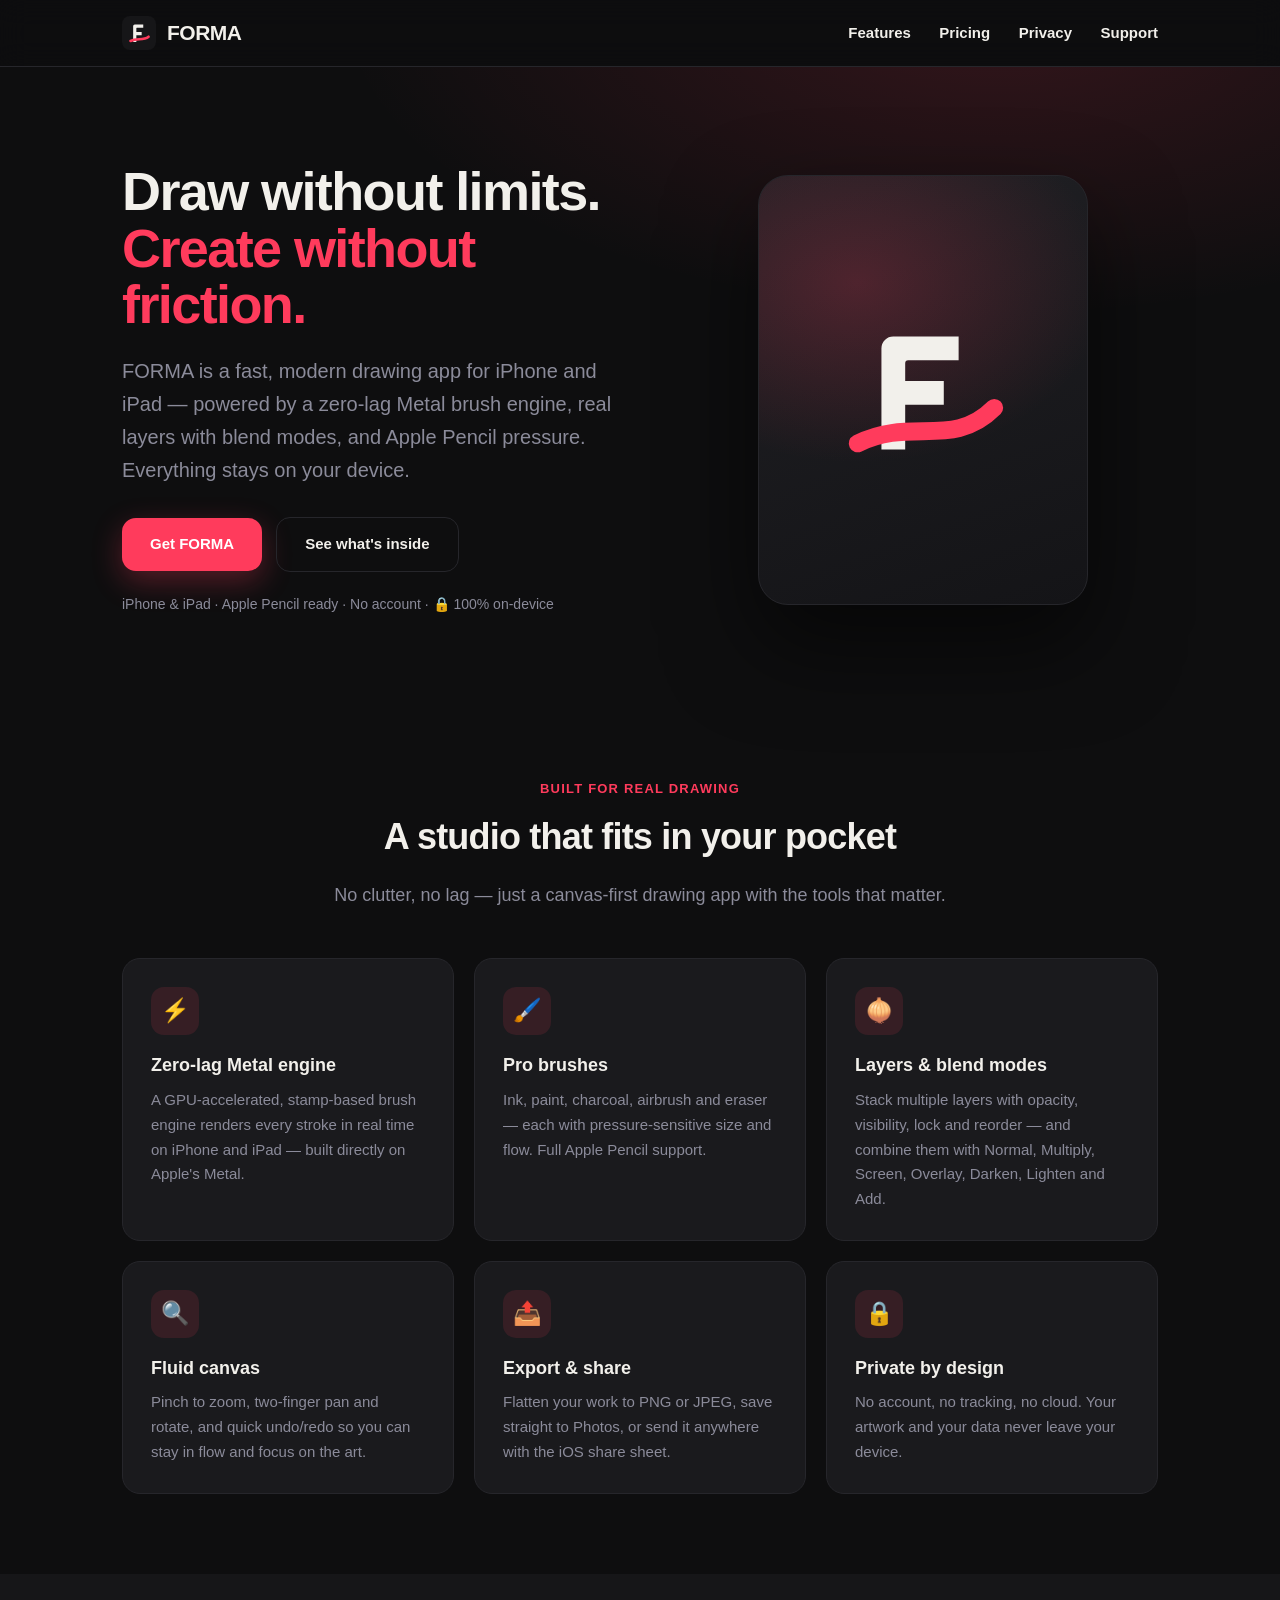
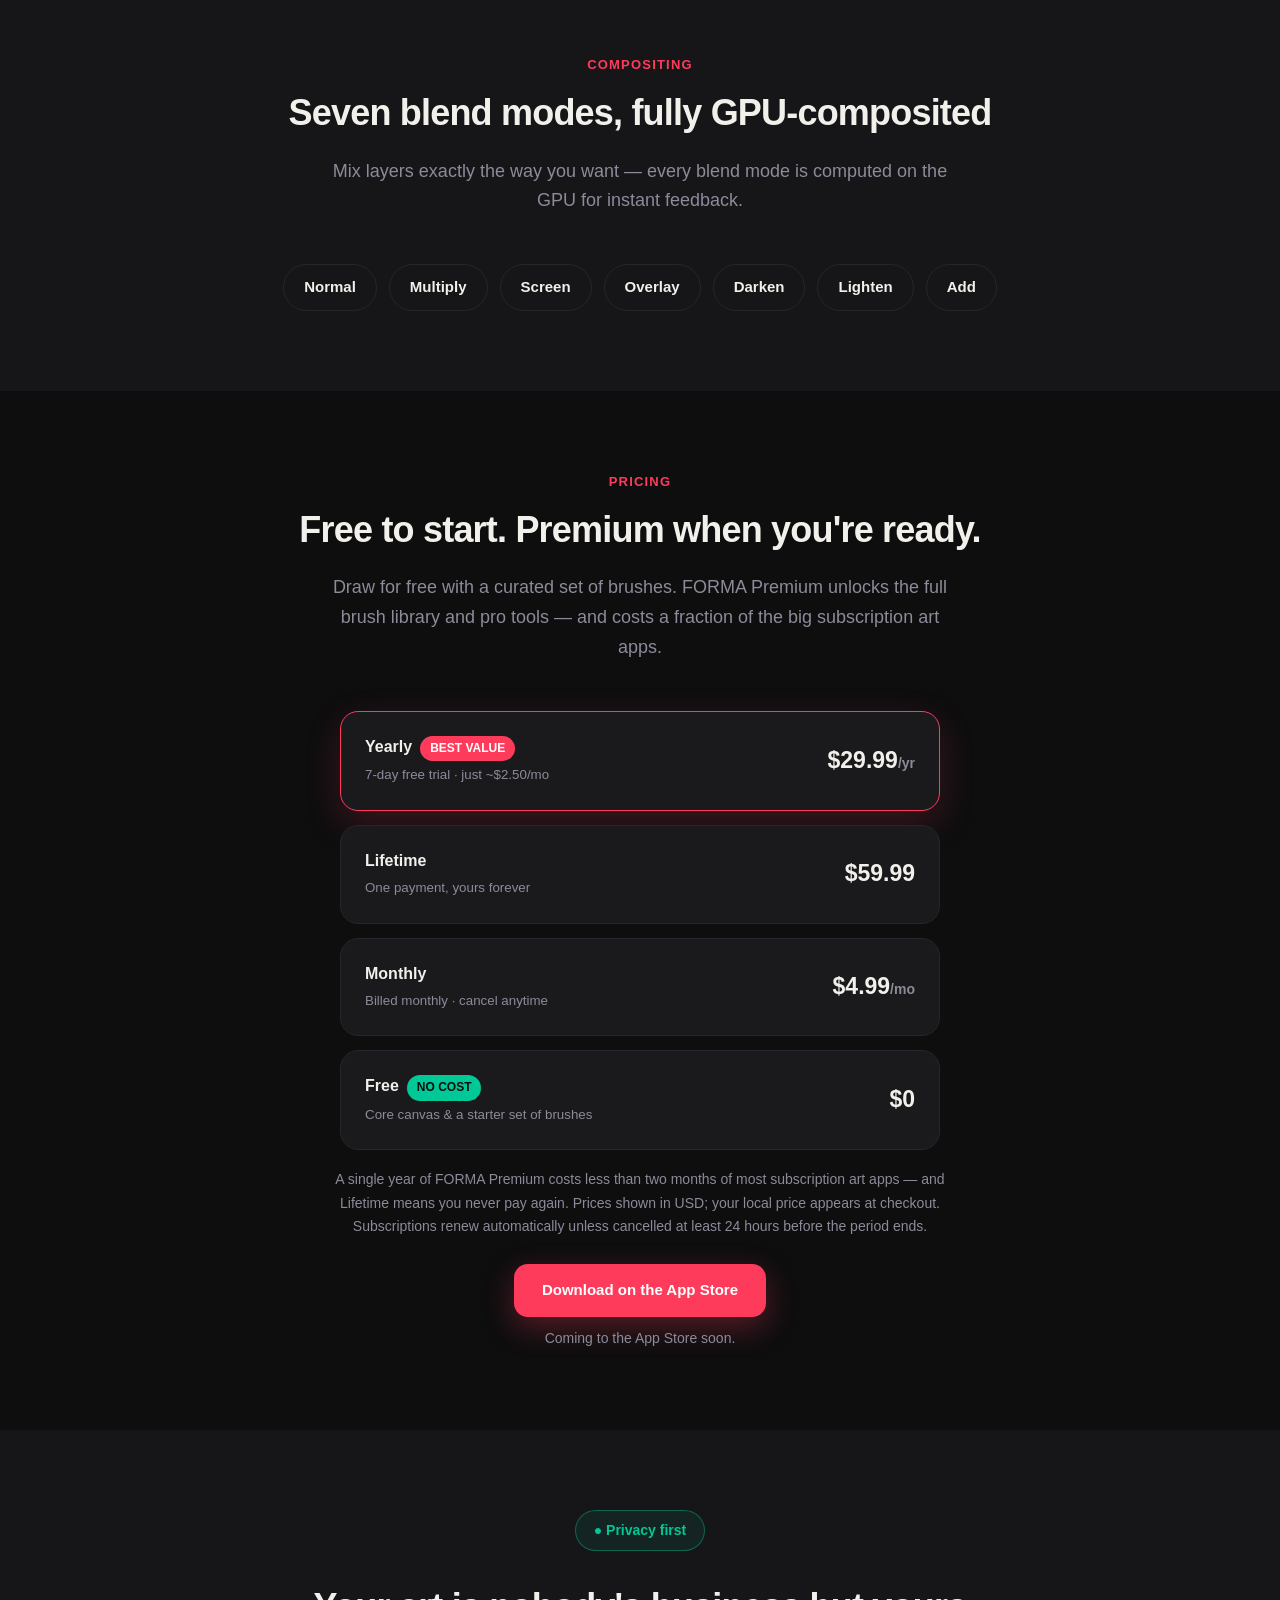
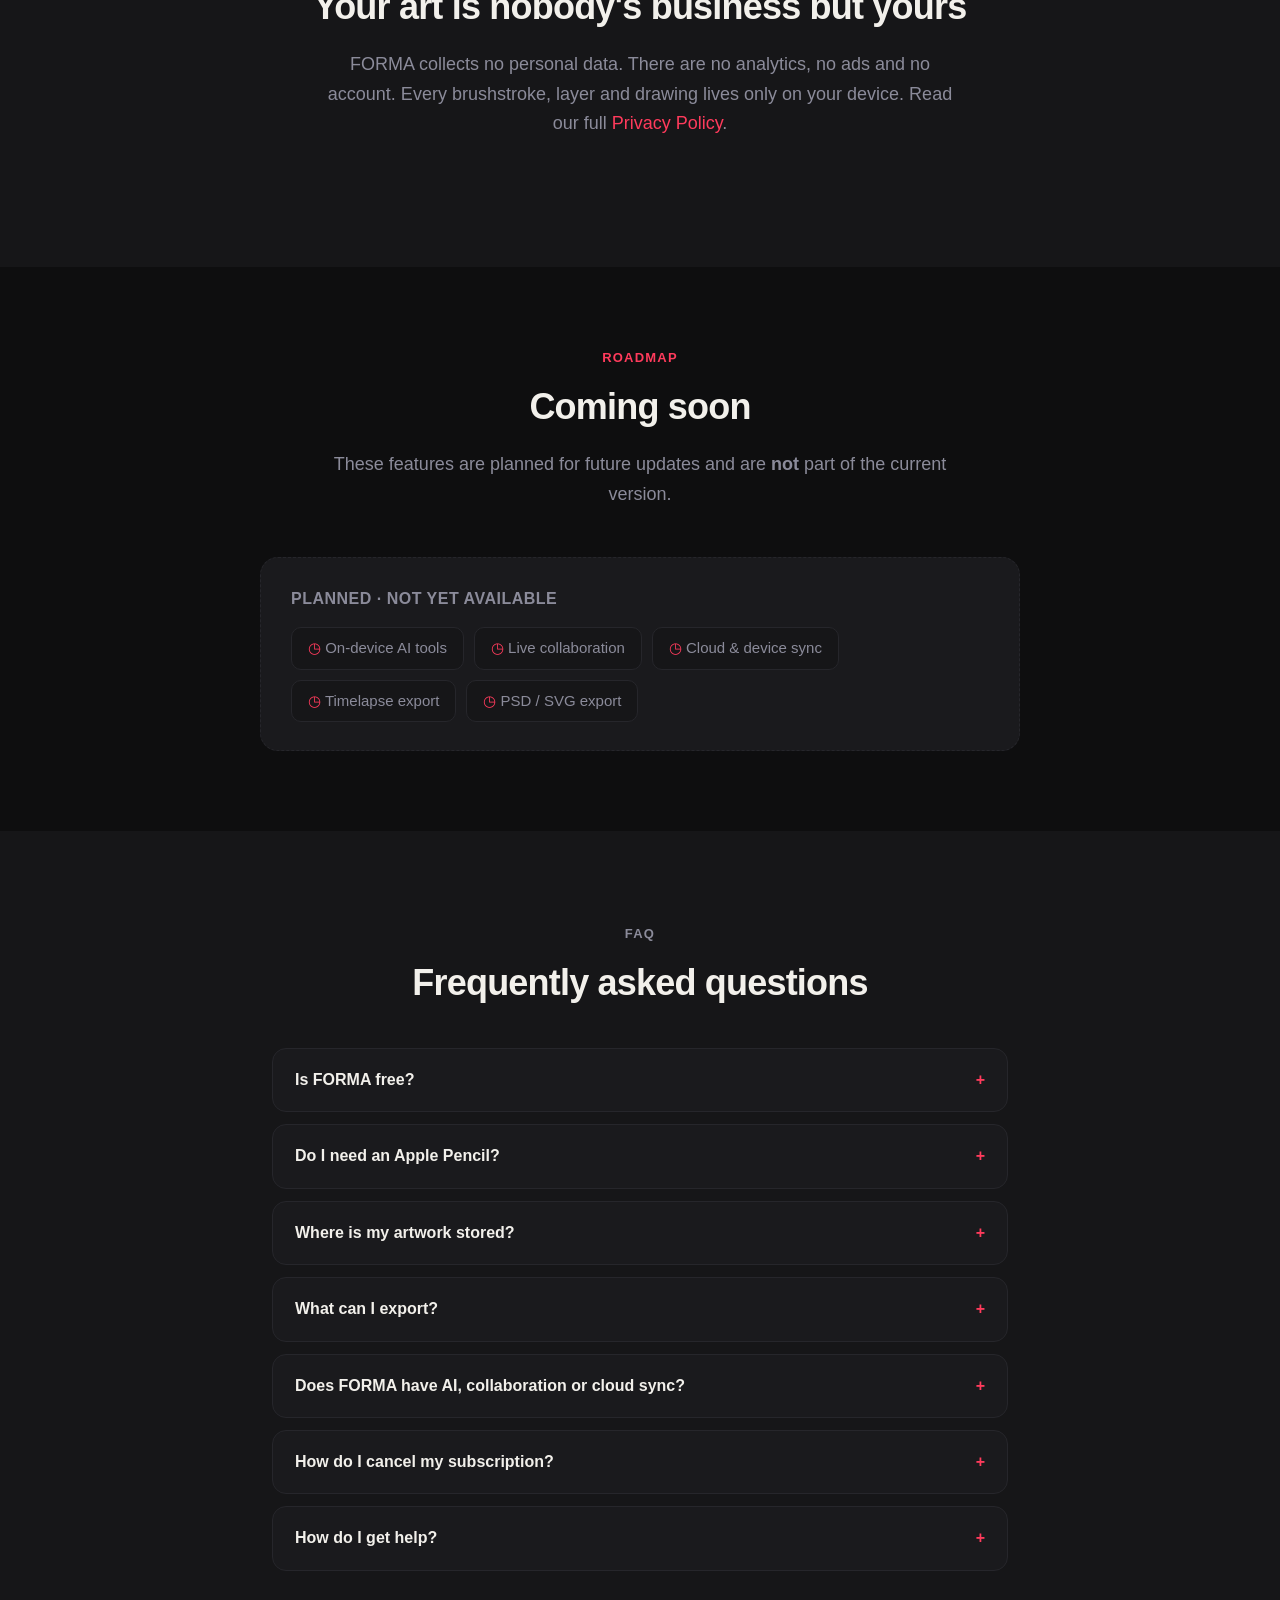
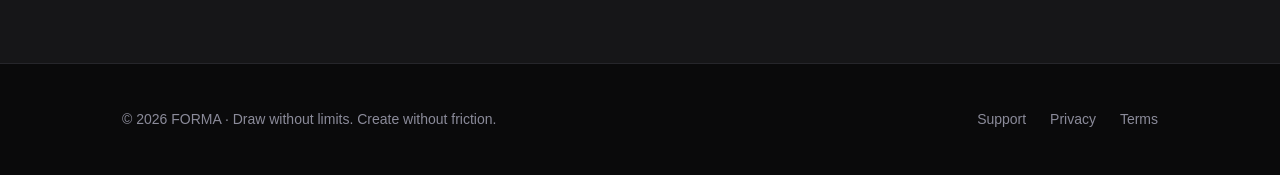
==== index.html @ 249f4ef2 "FORMA marketing & support site" ====
<!DOCTYPE html>
<html lang="en">
<head>
<meta charset="utf-8">
<meta name="viewport" content="width=device-width, initial-scale=1">
<title>FORMA — Draw without limits. Create without friction.</title>
<meta name="description" content="FORMA is a Metal-powered drawing app for iPhone and iPad. A zero-lag brush engine, layers with blend modes, pro brushes, Apple Pencil pressure, and PNG/JPEG export — 100% on-device and private.">
<meta name="theme-color" content="#0E0E0F">
<meta property="og:title" content="FORMA — Draw without limits. Create without friction.">
<meta property="og:description" content="A fast, private, Metal-powered drawing app for iPhone & iPad. Pro brushes, layers, blend modes, Apple Pencil — all on-device.">
<meta property="og:type" content="website">
<link rel="icon" href="data:image/svg+xml,%3Csvg xmlns='http://www.w3.org/2000/svg' viewBox='0 0 64 64'%3E%3Crect width='64' height='64' rx='15' fill='%230E0E0F'/%3E%3Cpath d='M40 16 H24 a3 3 0 0 0-3 3 v30 h6 V36 h10 v-6 H27 v-7 a1 1 0 0 1 1-1 h12 z' fill='%23F2F0EB'/%3E%3Cpath d='M16 47 C28 41 40 47 50 39' stroke='%23FF3B5C' stroke-width='5' stroke-linecap='round' fill='none'/%3E%3C/svg%3E">
<link rel="stylesheet" href="style.css">
</head>
<body>

<nav><div class="wrap">
  <a class="logo" href="index.html">
    <svg viewBox="0 0 64 64" aria-hidden="true"><rect width="64" height="64" rx="15" fill="#161618"/><path d="M40 16 H24 a3 3 0 0 0-3 3 v30 h6 V36 h10 v-6 H27 v-7 a1 1 0 0 1 1-1 h12 z" fill="#F2F0EB"/><path d="M16 47 C28 41 40 47 50 39" stroke="#FF3B5C" stroke-width="5" stroke-linecap="round" fill="none"/></svg>
    FORMA
  </a>
  <div class="links">
    <a href="#features">Features</a>
    <a href="#pricing">Pricing</a>
    <a href="#privacy">Privacy</a>
    <a href="support.html">Support</a>
  </div>
</div></nav>

<header class="hero"><div class="wrap">
  <div>
    <h1>Draw without limits.<br><span class="accent">Create without friction.</span></h1>
    <p class="lead">FORMA is a fast, modern drawing app for iPhone and iPad — powered by a zero-lag Metal brush engine, real layers with blend modes, and Apple Pencil pressure. Everything stays on your device.</p>
    <div class="cta">
      <a class="btn" href="#pricing">Get FORMA</a>
      <a class="btn alt" href="#features">See what's inside</a>
    </div>
    <p class="badges">iPhone &amp; iPad · Apple Pencil ready · No account · 🔒 100% on-device</p>
  </div>
  <div class="art">
    <div class="canvas-card">
      <span class="glow"></span>
      <svg width="190" height="190" viewBox="0 0 64 64" aria-hidden="true">
        <path d="M44 14 H22 a4 4 0 0 0-4 4 v34 h8 V37 h13 v-8 H26 v-6 a1 1 0 0 1 1-1 h17 z" fill="#F2F0EB"/>
        <path d="M10 50 C28 41 42 52 56 38" stroke="#FF3B5C" stroke-width="6" stroke-linecap="round" fill="none"/>
      </svg>
    </div>
  </div>
</div></header>

<section id="features"><div class="wrap">
  <p class="section-tag">Built for real drawing</p>
  <h2>A studio that fits in your pocket</h2>
  <p class="sub">No clutter, no lag — just a canvas-first drawing app with the tools that matter.</p>
  <div class="grid">
    <div class="feat"><div class="ico">⚡️</div><h3>Zero-lag Metal engine</h3><p>A GPU-accelerated, stamp-based brush engine renders every stroke in real time on iPhone and iPad — built directly on Apple's Metal.</p></div>
    <div class="feat"><div class="ico">🖌️</div><h3>Pro brushes</h3><p>Ink, paint, charcoal, airbrush and eraser — each with pressure-sensitive size and flow. Full Apple Pencil support.</p></div>
    <div class="feat"><div class="ico">🧅</div><h3>Layers &amp; blend modes</h3><p>Stack multiple layers with opacity, visibility, lock and reorder — and combine them with Normal, Multiply, Screen, Overlay, Darken, Lighten and Add.</p></div>
    <div class="feat"><div class="ico">🔍</div><h3>Fluid canvas</h3><p>Pinch to zoom, two-finger pan and rotate, and quick undo/redo so you can stay in flow and focus on the art.</p></div>
    <div class="feat"><div class="ico">📤</div><h3>Export &amp; share</h3><p>Flatten your work to PNG or JPEG, save straight to Photos, or send it anywhere with the iOS share sheet.</p></div>
    <div class="feat"><div class="ico">🔒</div><h3>Private by design</h3><p>No account, no tracking, no cloud. Your artwork and your data never leave your device.</p></div>
  </div>
</div></section>

<section class="alt-bg"><div class="wrap">
  <p class="section-tag">Compositing</p>
  <h2>Seven blend modes, fully GPU-composited</h2>
  <p class="sub">Mix layers exactly the way you want — every blend mode is computed on the GPU for instant feedback.</p>
  <div class="chips">
    <span class="chip">Normal</span>
    <span class="chip">Multiply</span>
    <span class="chip">Screen</span>
    <span class="chip">Overlay</span>
    <span class="chip">Darken</span>
    <span class="chip">Lighten</span>
    <span class="chip">Add</span>
  </div>
</div></section>

<section id="pricing"><div class="wrap">
  <p class="section-tag">Pricing</p>
  <h2>Free to start. Premium when you're ready.</h2>
  <p class="sub">Draw for free with a curated set of brushes. FORMA Premium unlocks the full brush library and pro tools — and costs a fraction of the big subscription art apps.</p>
  <div class="price-wrap">
    <div class="plan best">
      <div><strong>Yearly</strong><span class="save">BEST VALUE</span><br><small>7-day free trial · just ~$2.50/mo</small></div>
      <div class="p">$29.99<small>/yr</small></div>
    </div>
    <div class="plan">
      <div><strong>Lifetime</strong><br><small>One payment, yours forever</small></div>
      <div class="p">$59.99</div>
    </div>
    <div class="plan">
      <div><strong>Monthly</strong><br><small>Billed monthly · cancel anytime</small></div>
      <div class="p">$4.99<small>/mo</small></div>
    </div>
    <div class="plan">
      <div><strong>Free</strong><span class="free-tag">NO COST</span><br><small>Core canvas &amp; a starter set of brushes</small></div>
      <div class="p">$0</div>
    </div>
  </div>
  <p class="note">A single year of FORMA Premium costs less than two months of most subscription art apps — and Lifetime means you never pay again. Prices shown in USD; your local price appears at checkout. Subscriptions renew automatically unless cancelled at least 24 hours before the period ends.</p>
  <p style="text-align:center;margin-top:26px"><a class="btn" href="#">Download on the App Store</a></p>
  <p class="note" style="margin-top:10px">Coming to the App Store soon.</p>
</div></section>

<section id="privacy" class="alt-bg"><div class="wrap privacy-band">
  <span class="pill">● Privacy first</span>
  <h2>Your art is nobody's business but yours</h2>
  <p class="sub">FORMA collects no personal data. There are no analytics, no ads and no account. Every brushstroke, layer and drawing lives only on your device. Read our full <a href="privacy.html">Privacy Policy</a>.</p>
</div></section>

<section><div class="wrap">
  <p class="section-tag">Roadmap</p>
  <h2>Coming soon</h2>
  <p class="sub">These features are planned for future updates and are <strong>not</strong> part of the current version.</p>
  <div class="roadmap">
    <h3>Planned · not yet available</h3>
    <ul>
      <li>On-device AI tools</li>
      <li>Live collaboration</li>
      <li>Cloud &amp; device sync</li>
      <li>Timelapse export</li>
      <li>PSD / SVG export</li>
    </ul>
  </div>
</div></section>

<section class="alt-bg"><div class="wrap faq">
  <p class="section-tag" style="text-align:center">FAQ</p>
  <h2 style="margin-bottom:36px">Frequently asked questions</h2>
  <details><summary>Is FORMA free?</summary><p>Yes — you can draw for free with the core canvas and a starter set of brushes. FORMA Premium unlocks the full brush library and pro tools via a yearly subscription ($29.99/yr with a 7-day free trial), a monthly plan ($4.99/mo), or a one-time Lifetime purchase ($59.99).</p></details>
  <details><summary>Do I need an Apple Pencil?</summary><p>No. FORMA works great with your finger, and adds pressure-sensitive size and flow when you draw with an Apple Pencil on a supported iPad.</p></details>
  <details><summary>Where is my artwork stored?</summary><p>Entirely on your device. FORMA has no account and no cloud — your drawings never leave your iPhone or iPad. You can export to PNG or JPEG and share whenever you like.</p></details>
  <details><summary>What can I export?</summary><p>You can flatten your canvas to PNG or JPEG, save it to Photos, or send it through the iOS share sheet to any app.</p></details>
  <details><summary>Does FORMA have AI, collaboration or cloud sync?</summary><p>Not yet. AI tools, live collaboration, cloud sync, timelapse and PSD/SVG export are on our roadmap for future updates — they are not part of the current version.</p></details>
  <details><summary>How do I cancel my subscription?</summary><p>Open the App Store → your account → Subscriptions → FORMA → Cancel. You keep Premium until the end of the current period. The Lifetime purchase never expires.</p></details>
  <details><summary>How do I get help?</summary><p>Visit our <a href="support.html">Support page</a> or email <a href="mailto:support@forma.app">support@forma.app</a>.</p></details>
</div></section>

<footer><div class="wrap">
  <div>© 2026 FORMA · Draw without limits. Create without friction.</div>
  <div class="links">
    <a href="support.html">Support</a>
    <a href="privacy.html">Privacy</a>
    <a href="terms.html">Terms</a>
  </div>
</div></footer>

</body>
</html>
---- style.css ----
:root{
  --bg:#0E0E0F;
  --bg-soft:#161618;
  --card:#1A1A1D;
  --line:#26262B;
  --text:#F2F0EB;
  --muted:#8B8B9A;
  --crimson:#FF3B5C;
  --crimson-dim:#c92c46;
  --success:#00C896;
  --radius:18px;
}
*{box-sizing:border-box;margin:0;padding:0}
html{scroll-behavior:smooth}
body{
  font-family:-apple-system,BlinkMacSystemFont,"Segoe UI",Roboto,Helvetica,Arial,sans-serif;
  color:var(--text);background:var(--bg);line-height:1.65;
  -webkit-font-smoothing:antialiased;
}
a{color:var(--crimson);text-decoration:none}
a:hover{color:#ff5c77}
.wrap{max-width:1080px;margin:0 auto;padding:0 22px}

/* logo */
.logo{display:inline-flex;align-items:center;gap:11px;font-weight:800;font-size:21px;letter-spacing:-.5px;color:var(--text)}
.logo svg{width:34px;height:34px;flex:0 0 auto}

/* buttons */
.btn{
  display:inline-block;padding:14px 28px;border-radius:14px;font-weight:700;font-size:15px;
  color:#fff;background:var(--crimson);
  box-shadow:0 10px 30px rgba(255,59,92,.30);transition:transform .15s ease,box-shadow .15s ease;
}
.btn:hover{color:#fff;transform:translateY(-2px);box-shadow:0 14px 38px rgba(255,59,92,.42)}
.btn.alt{background:transparent;color:var(--text);border:1.5px solid var(--line);box-shadow:none}
.btn.alt:hover{border-color:var(--crimson);color:var(--text)}

/* nav */
nav{position:sticky;top:0;z-index:20;background:rgba(14,14,15,.78);backdrop-filter:blur(14px);border-bottom:1px solid var(--line)}
nav .wrap{display:flex;align-items:center;justify-content:space-between;height:66px}
nav .links a{margin-left:24px;color:var(--text);font-weight:600;font-size:15px}
nav .links a:hover{color:var(--crimson)}
nav .links a.btn{color:#fff}

/* hero */
.hero{padding:96px 0 80px;background:radial-gradient(1100px 520px at 78% -10%,rgba(255,59,92,.16),transparent 60%)}
.hero .wrap{display:grid;grid-template-columns:1.05fr .95fr;gap:48px;align-items:center}
.hero h1{font-size:54px;line-height:1.05;letter-spacing:-1.6px;font-weight:800}
.hero h1 .accent{color:var(--crimson)}
.hero p.lead{font-size:20px;color:var(--muted);margin:22px 0 30px;max-width:520px}
.hero .cta{display:flex;gap:14px;flex-wrap:wrap;align-items:center}
.hero .badges{margin-top:18px;color:var(--muted);font-size:14px;line-height:2}
.hero .art{justify-self:center;position:relative}
.canvas-card{
  width:330px;height:430px;border-radius:30px;background:linear-gradient(160deg,#202024,#141417);
  border:1px solid var(--line);box-shadow:0 40px 90px rgba(0,0,0,.55);
  display:flex;align-items:center;justify-content:center;position:relative;overflow:hidden;
}
.canvas-card .glow{position:absolute;inset:0;background:radial-gradient(420px 300px at 30% 25%,rgba(255,59,92,.22),transparent 60%)}
.canvas-card svg{position:relative;z-index:1}

/* sections */
section{padding:80px 0}
.section-tag{text-align:center;color:var(--crimson);font-weight:700;letter-spacing:1.2px;text-transform:uppercase;font-size:13px}
h2{font-size:36px;letter-spacing:-.8px;text-align:center;font-weight:800;margin-top:8px}
.sub{text-align:center;color:var(--muted);max-width:640px;margin:14px auto 48px;font-size:18px}

.grid{display:grid;grid-template-columns:repeat(3,1fr);gap:20px}
.feat{background:var(--card);border:1px solid var(--line);border-radius:var(--radius);padding:28px;transition:border-color .2s ease,transform .2s ease}
.feat:hover{border-color:rgba(255,59,92,.4);transform:translateY(-3px)}
.feat .ico{width:48px;height:48px;border-radius:13px;background:rgba(255,59,92,.12);display:flex;align-items:center;justify-content:center;font-size:23px;margin-bottom:16px}
.feat h3{font-size:18px;margin-bottom:7px;font-weight:700}
.feat p{color:var(--muted);font-size:15px}

/* blend strip */
.chips{display:flex;flex-wrap:wrap;gap:12px;justify-content:center;max-width:760px;margin:0 auto}
.chip{background:var(--bg-soft);border:1px solid var(--line);color:var(--text);padding:10px 20px;border-radius:99px;font-weight:600;font-size:15px}

/* pricing */
.alt-bg{background:var(--bg-soft)}
.price-wrap{max-width:600px;margin:0 auto;display:flex;flex-direction:column;gap:14px}
.plan{display:flex;align-items:center;justify-content:space-between;background:var(--card);border:1.5px solid var(--line);border-radius:var(--radius);padding:22px 24px}
.plan.best{border-color:var(--crimson);box-shadow:0 12px 36px rgba(255,59,92,.18)}
.plan .save{display:inline-block;font-size:12px;font-weight:800;color:#fff;background:var(--crimson);padding:3px 10px;border-radius:99px;margin-left:8px}
.plan .free-tag{display:inline-block;font-size:12px;font-weight:800;color:var(--bg);background:var(--success);padding:3px 10px;border-radius:99px;margin-left:8px}
.plan small{color:var(--muted)}
.plan .p{font-size:23px;font-weight:800;white-space:nowrap}
.plan .p small{font-size:14px;font-weight:600}
.note{text-align:center;color:var(--muted);font-size:14px;margin-top:18px;max-width:640px;margin-left:auto;margin-right:auto}

/* privacy band */
.privacy-band{text-align:center}
.privacy-band .pill{display:inline-flex;align-items:center;gap:8px;color:var(--success);font-weight:700;border:1px solid rgba(0,200,150,.4);background:rgba(0,200,150,.08);padding:8px 18px;border-radius:99px;font-size:14px;margin-bottom:18px}

/* roadmap */
.roadmap{max-width:760px;margin:0 auto;background:var(--card);border:1px dashed var(--line);border-radius:var(--radius);padding:28px 30px}
.roadmap h3{font-size:16px;color:var(--muted);font-weight:700;letter-spacing:.5px;text-transform:uppercase;margin-bottom:14px}
.roadmap ul{list-style:none;display:flex;flex-wrap:wrap;gap:10px}
.roadmap li{color:var(--muted);font-size:15px;background:var(--bg-soft);border:1px solid var(--line);padding:8px 16px;border-radius:10px}
.roadmap li::before{content:"◷ ";color:var(--crimson)}

/* faq */
.faq{max-width:780px;margin:0 auto}
.faq details{background:var(--card);border:1px solid var(--line);border-radius:14px;padding:18px 22px;margin-bottom:12px}
.faq summary{font-weight:700;cursor:pointer;font-size:16px;list-style:none}
.faq summary::-webkit-details-marker{display:none}
.faq summary::after{content:"+";float:right;color:var(--crimson);font-weight:800}
.faq details[open] summary::after{content:"–"}
.faq p{color:var(--muted);margin-top:12px}

/* footer */
footer{background:#0a0a0b;color:var(--muted);padding:44px 0;font-size:14px;border-top:1px solid var(--line)}
footer .wrap{display:flex;justify-content:space-between;flex-wrap:wrap;gap:16px;align-items:center}
footer a{color:var(--muted)}
footer a:hover{color:var(--crimson)}
footer .links a{margin-left:20px}

/* legal / inner pages */
.page{max-width:780px;margin:0 auto;padding:56px 22px}
.page .back{display:inline-block;margin-bottom:28px;font-weight:700}
.page h1{font-size:38px;margin-bottom:8px;letter-spacing:-1px}
.page .meta{color:var(--muted);font-size:15px;margin-bottom:8px}
.page h2{text-align:left;font-size:23px;margin:32px 0 10px;letter-spacing:-.3px}
.page p,.page li{color:#cfcdc6;margin-bottom:11px}
.page ul{padding-left:22px;margin-bottom:8px}
.page strong{color:var(--text)}
.page .cta-row{margin:18px 0 8px}

@media(max-width:860px){
  .hero .wrap{grid-template-columns:1fr;text-align:center}
  .hero .cta{justify-content:center}
  .hero p.lead{margin-left:auto;margin-right:auto}
  .hero .badges{text-align:center}
  .grid{grid-template-columns:1fr}
  .hero h1{font-size:40px}
  nav .links{display:none}
  .canvas-card{width:280px;height:360px}
}
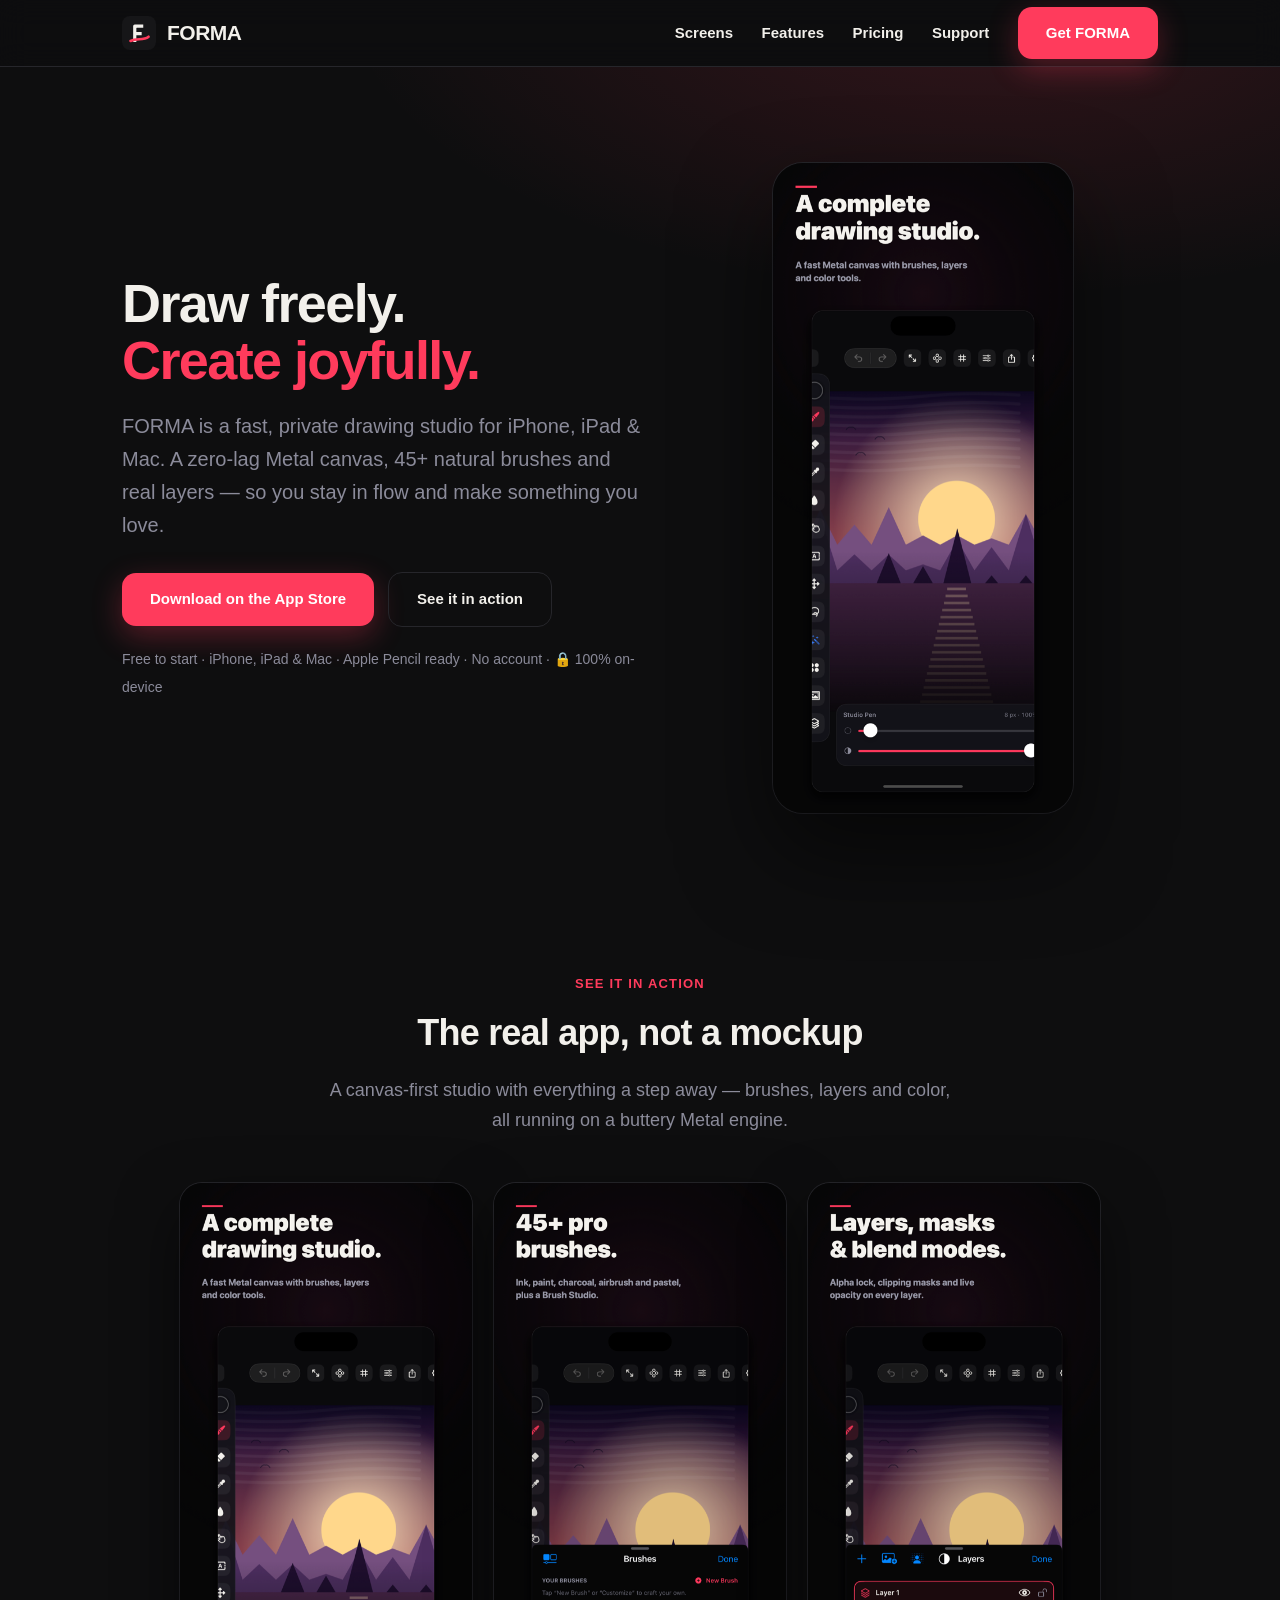
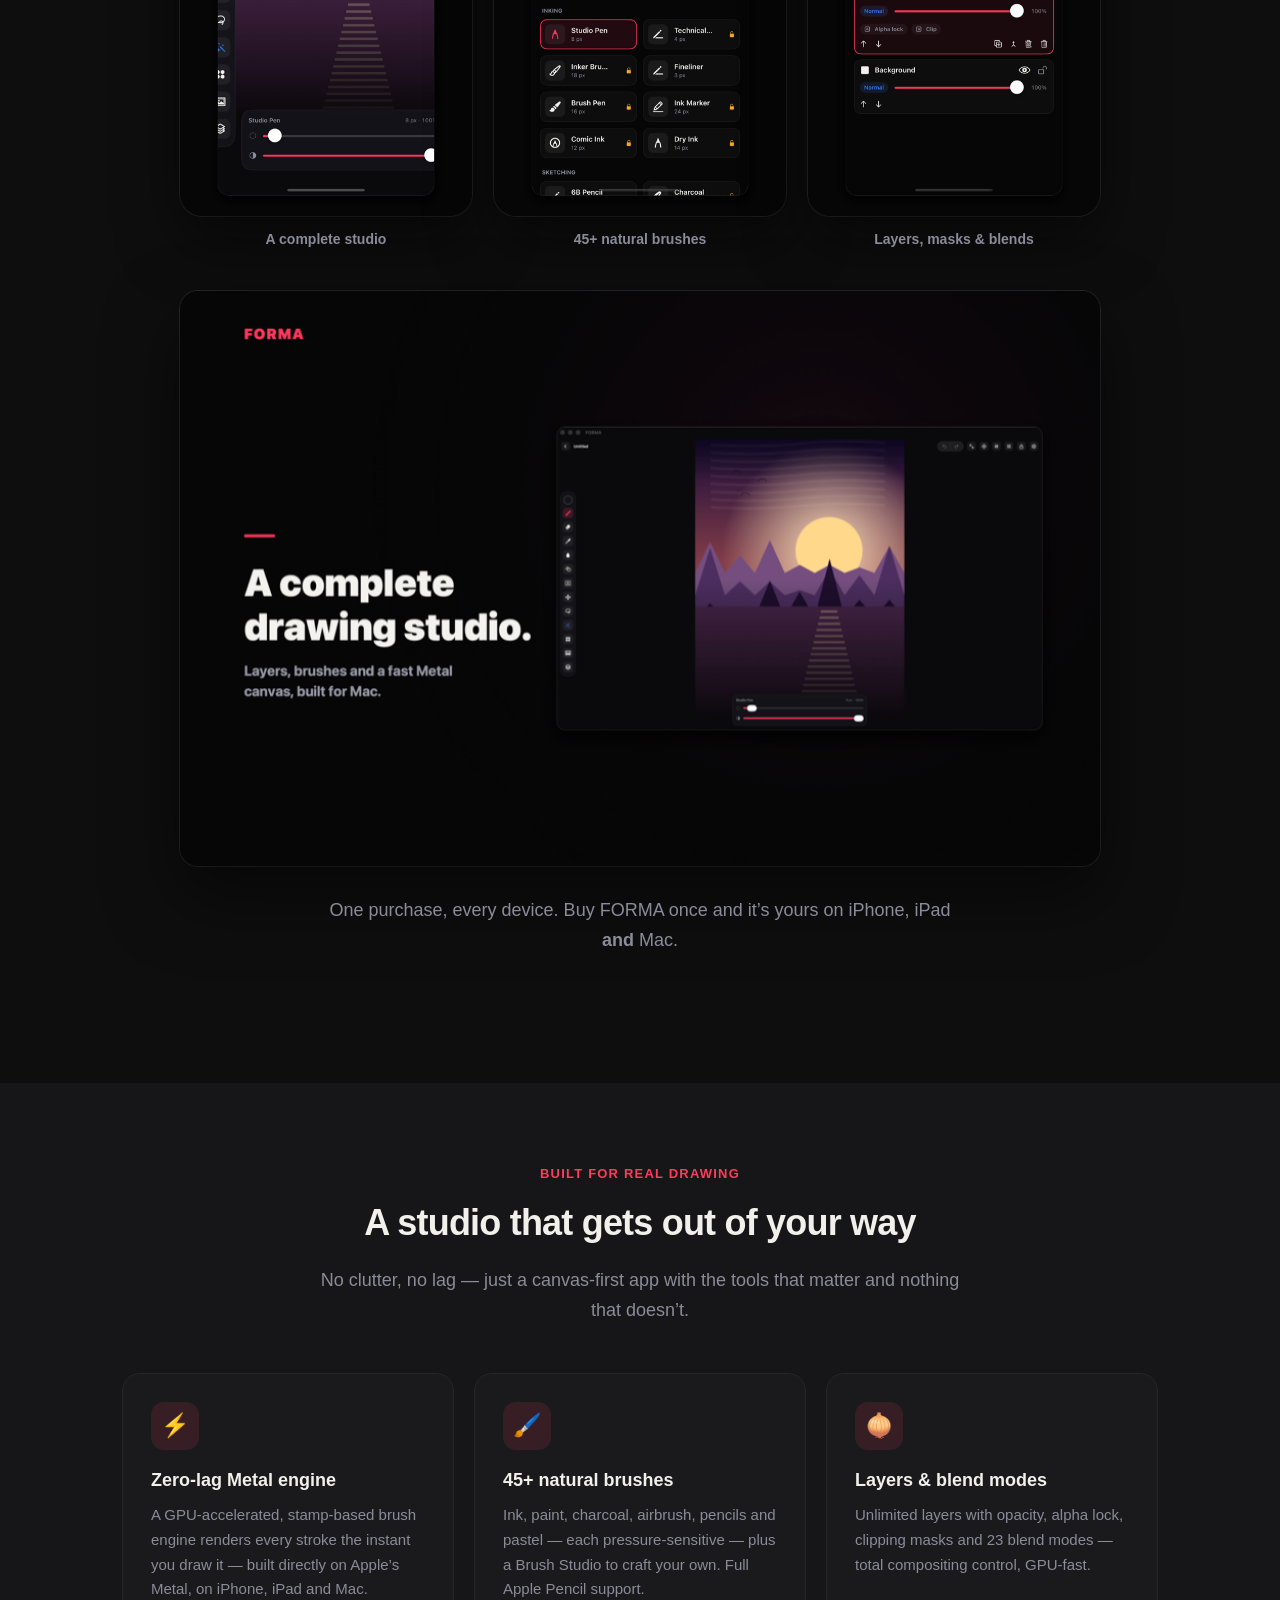
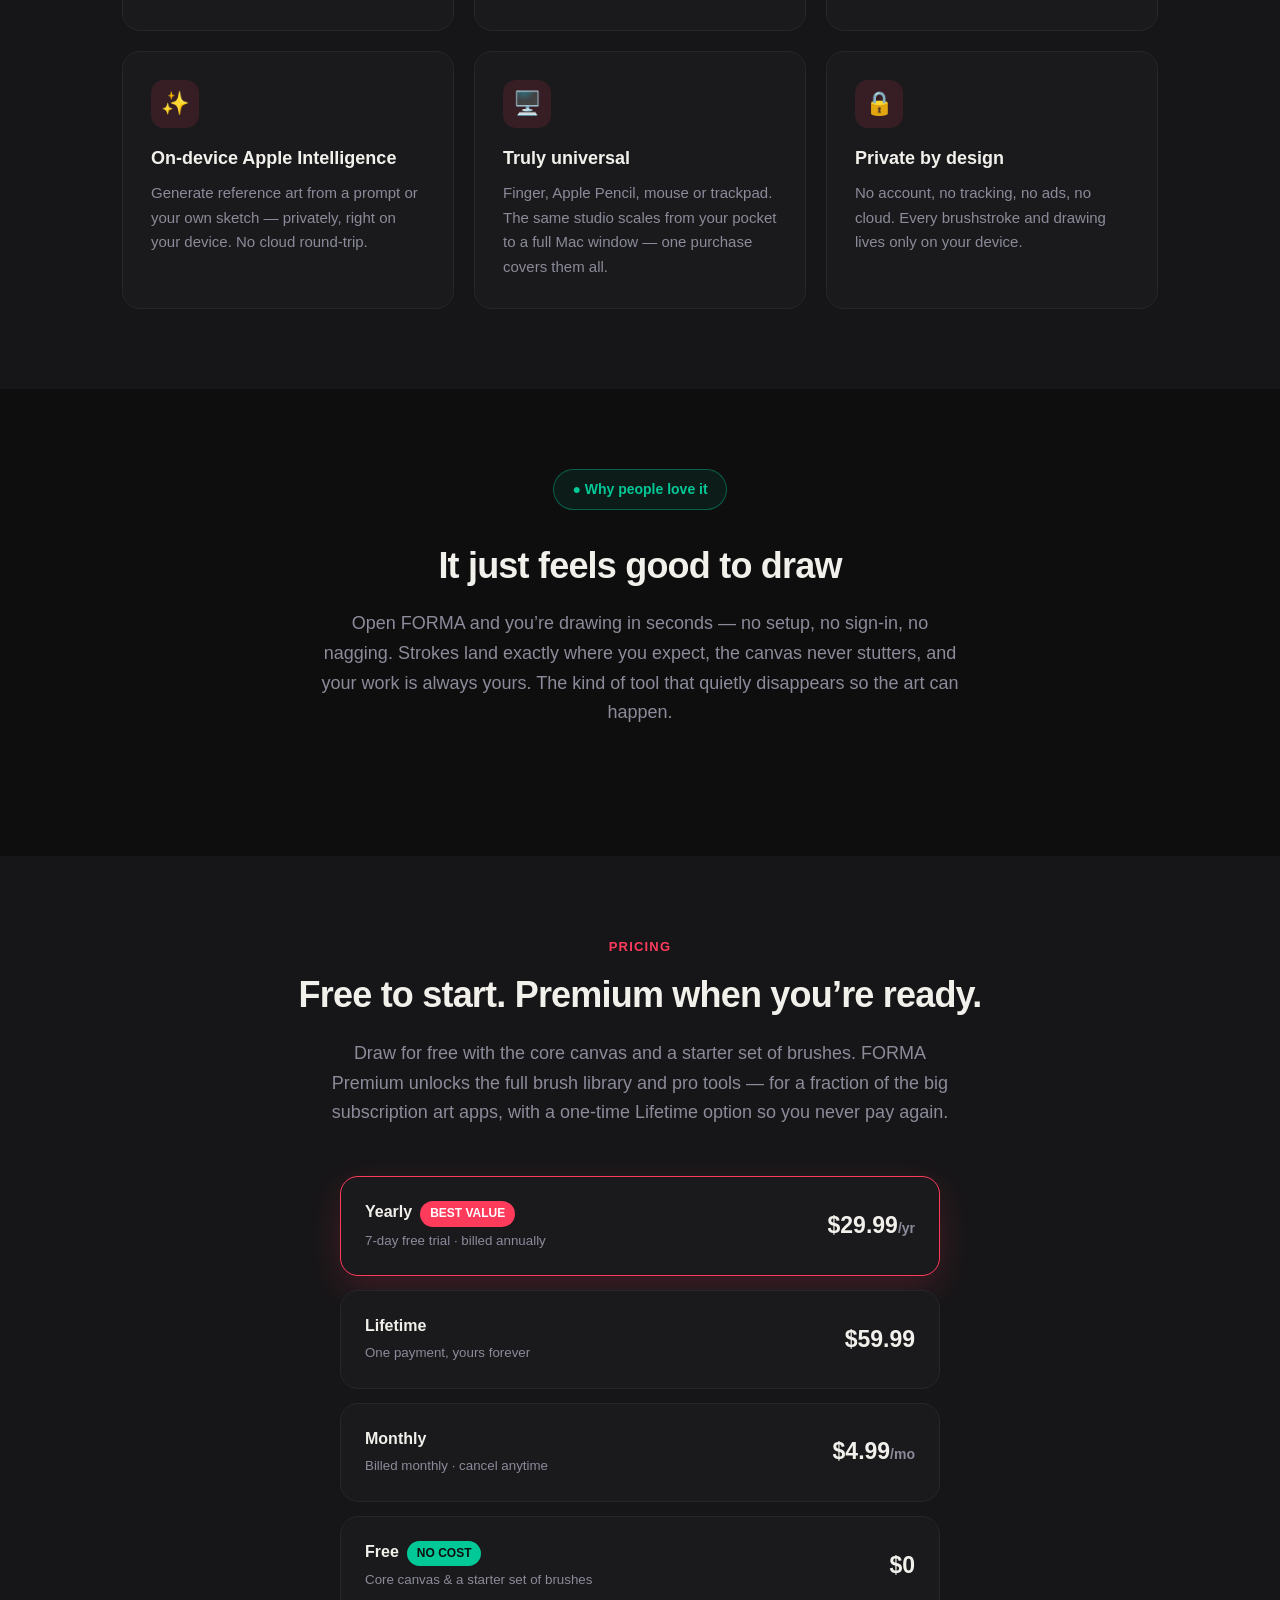
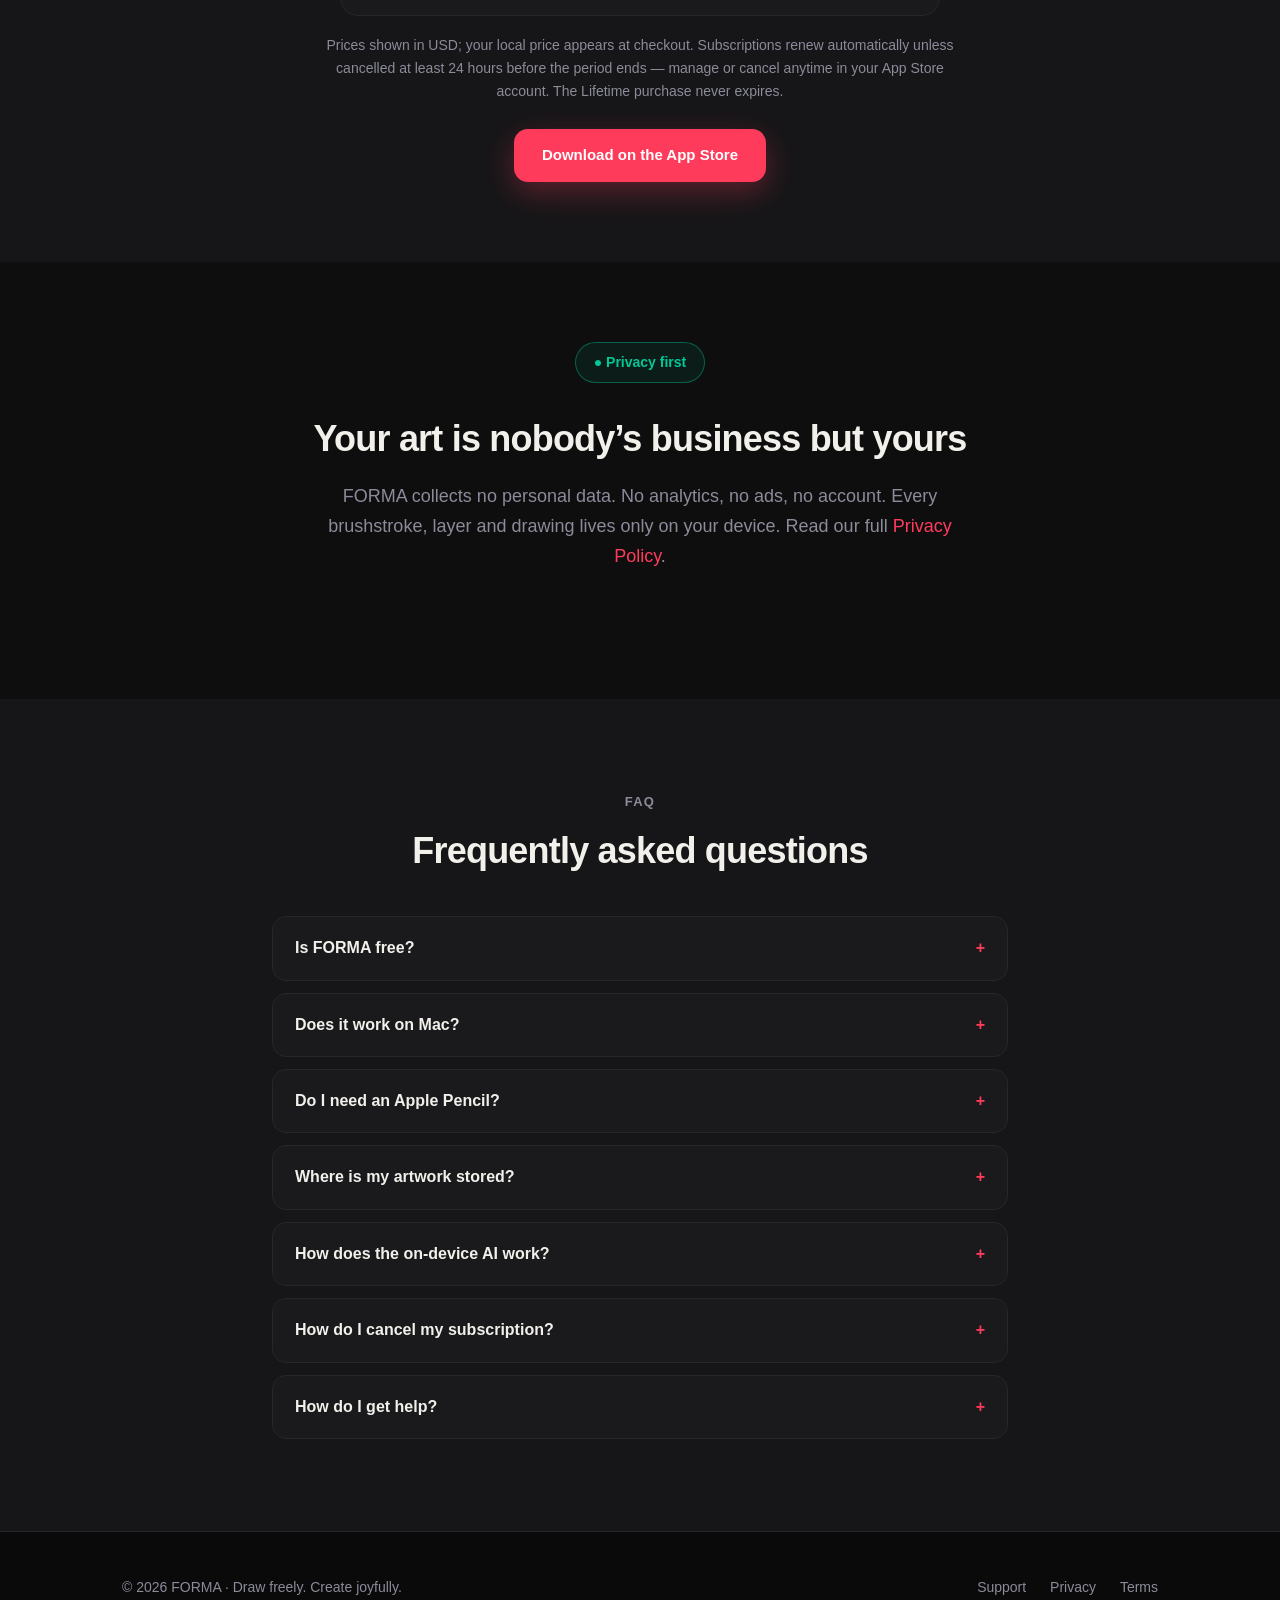
==== commit 09763568: "Conversion overhaul: real screenshots, working App Store CTA, Mac + AI, joyful framing - Hero now sh" ====
--- a/index.html
+++ b/index.html
@@ -3,12 +3,14 @@
 <head>
 <meta charset="utf-8">
 <meta name="viewport" content="width=device-width, initial-scale=1">
-<title>FORMA — Draw without limits. Create without friction.</title>
-<meta name="description" content="FORMA is a Metal-powered drawing app for iPhone and iPad. A zero-lag brush engine, layers with blend modes, pro brushes, Apple Pencil pressure, and PNG/JPEG export — 100% on-device and private.">
+<title>FORMA — Draw freely. Create joyfully.</title>
+<meta name="description" content="FORMA is a fast, private drawing & illustration studio for iPhone, iPad and Mac. A zero-lag Metal canvas, 45+ natural brushes, real layers and on-device Apple Intelligence — free to start, no ads, no account.">
 <meta name="theme-color" content="#0E0E0F">
-<meta property="og:title" content="FORMA — Draw without limits. Create without friction.">
-<meta property="og:description" content="A fast, private, Metal-powered drawing app for iPhone & iPad. Pro brushes, layers, blend modes, Apple Pencil — all on-device.">
+<meta property="og:title" content="FORMA — Draw freely. Create joyfully.">
+<meta property="og:description" content="A fast, private, Metal-powered drawing studio for iPhone, iPad & Mac. 45+ brushes, real layers, on-device AI. Free to start.">
 <meta property="og:type" content="website">
+<meta property="og:image" content="shots/iphone_1.png">
+<meta name="twitter:card" content="summary_large_image">
 <link rel="icon" href="data:image/svg+xml,%3Csvg xmlns='http://www.w3.org/2000/svg' viewBox='0 0 64 64'%3E%3Crect width='64' height='64' rx='15' fill='%230E0E0F'/%3E%3Cpath d='M40 16 H24 a3 3 0 0 0-3 3 v30 h6 V36 h10 v-6 H27 v-7 a1 1 0 0 1 1-1 h12 z' fill='%23F2F0EB'/%3E%3Cpath d='M16 47 C28 41 40 47 50 39' stroke='%23FF3B5C' stroke-width='5' stroke-linecap='round' fill='none'/%3E%3C/svg%3E">
 <link rel="stylesheet" href="style.css">
 </head>
@@ -20,70 +22,69 @@
     FORMA
   </a>
   <div class="links">
+    <a href="#shots">Screens</a>
     <a href="#features">Features</a>
     <a href="#pricing">Pricing</a>
-    <a href="#privacy">Privacy</a>
     <a href="support.html">Support</a>
+    <a class="btn" href="https://apps.apple.com/app/id6780394110">Get FORMA</a>
   </div>
 </div></nav>
 
 <header class="hero"><div class="wrap">
   <div>
-    <h1>Draw without limits.<br><span class="accent">Create without friction.</span></h1>
-    <p class="lead">FORMA is a fast, modern drawing app for iPhone and iPad — powered by a zero-lag Metal brush engine, real layers with blend modes, and Apple Pencil pressure. Everything stays on your device.</p>
+    <h1>Draw freely.<br><span class="accent">Create joyfully.</span></h1>
+    <p class="lead">FORMA is a fast, private drawing studio for iPhone, iPad &amp; Mac. A zero-lag Metal canvas, 45+ natural brushes and real layers — so you stay in flow and make something you love.</p>
     <div class="cta">
-      <a class="btn" href="#pricing">Get FORMA</a>
-      <a class="btn alt" href="#features">See what's inside</a>
+      <a class="btn" href="https://apps.apple.com/app/id6780394110">Download on the App Store</a>
+      <a class="btn alt" href="#shots">See it in action</a>
     </div>
-    <p class="badges">iPhone &amp; iPad · Apple Pencil ready · No account · 🔒 100% on-device</p>
+    <p class="badges">Free to start · iPhone, iPad &amp; Mac · Apple Pencil ready · No account · 🔒 100% on-device</p>
   </div>
   <div class="art">
-    <div class="canvas-card">
-      <span class="glow"></span>
-      <svg width="190" height="190" viewBox="0 0 64 64" aria-hidden="true">
-        <path d="M44 14 H22 a4 4 0 0 0-4 4 v34 h8 V37 h13 v-8 H26 v-6 a1 1 0 0 1 1-1 h17 z" fill="#F2F0EB"/>
-        <path d="M10 50 C28 41 42 52 56 38" stroke="#FF3B5C" stroke-width="6" stroke-linecap="round" fill="none"/>
-      </svg>
-    </div>
+    <img class="hero-shot" src="shots/iphone_1.png" alt="FORMA drawing canvas on iPhone — tool rail, brushes and a finished illustration on the Metal canvas" loading="eager">
   </div>
 </div></header>
 
-<section id="features"><div class="wrap">
+<section id="shots"><div class="wrap">
+  <p class="section-tag">See it in action</p>
+  <h2>The real app, not a mockup</h2>
+  <p class="sub">A canvas-first studio with everything a step away — brushes, layers and color, all running on a buttery Metal engine.</p>
+  <div class="shots">
+    <figure><img src="shots/iphone_1.png" alt="FORMA canvas with the tool rail and a finished illustration" loading="lazy"><figcaption>A complete studio</figcaption></figure>
+    <figure><img src="shots/iphone_2.png" alt="FORMA brush library — ink, paint, charcoal, pencils" loading="lazy"><figcaption>45+ natural brushes</figcaption></figure>
+    <figure><img src="shots/iphone_3.png" alt="FORMA layers panel with masks and blend modes" loading="lazy"><figcaption>Layers, masks &amp; blends</figcaption></figure>
+  </div>
+  <div class="mac-shot"><img src="shots/mac_1.png" alt="FORMA running as a full drawing studio on Mac" loading="lazy"></div>
+  <p class="sub" style="margin-top:30px">One purchase, every device. Buy FORMA once and it’s yours on iPhone, iPad <strong>and</strong> Mac.</p>
+</div></section>
+
+<section id="features" class="alt-bg"><div class="wrap">
   <p class="section-tag">Built for real drawing</p>
-  <h2>A studio that fits in your pocket</h2>
-  <p class="sub">No clutter, no lag — just a canvas-first drawing app with the tools that matter.</p>
+  <h2>A studio that gets out of your way</h2>
+  <p class="sub">No clutter, no lag — just a canvas-first app with the tools that matter and nothing that doesn’t.</p>
   <div class="grid">
-    <div class="feat"><div class="ico">⚡️</div><h3>Zero-lag Metal engine</h3><p>A GPU-accelerated, stamp-based brush engine renders every stroke in real time on iPhone and iPad — built directly on Apple's Metal.</p></div>
-    <div class="feat"><div class="ico">🖌️</div><h3>Pro brushes</h3><p>Ink, paint, charcoal, airbrush and eraser — each with pressure-sensitive size and flow. Full Apple Pencil support.</p></div>
-    <div class="feat"><div class="ico">🧅</div><h3>Layers &amp; blend modes</h3><p>Stack multiple layers with opacity, visibility, lock and reorder — and combine them with Normal, Multiply, Screen, Overlay, Darken, Lighten and Add.</p></div>
-    <div class="feat"><div class="ico">🔍</div><h3>Fluid canvas</h3><p>Pinch to zoom, two-finger pan and rotate, and quick undo/redo so you can stay in flow and focus on the art.</p></div>
-    <div class="feat"><div class="ico">📤</div><h3>Export &amp; share</h3><p>Flatten your work to PNG or JPEG, save straight to Photos, or send it anywhere with the iOS share sheet.</p></div>
-    <div class="feat"><div class="ico">🔒</div><h3>Private by design</h3><p>No account, no tracking, no cloud. Your artwork and your data never leave your device.</p></div>
+    <div class="feat"><div class="ico">⚡️</div><h3>Zero-lag Metal engine</h3><p>A GPU-accelerated, stamp-based brush engine renders every stroke the instant you draw it — built directly on Apple’s Metal, on iPhone, iPad and Mac.</p></div>
+    <div class="feat"><div class="ico">🖌️</div><h3>45+ natural brushes</h3><p>Ink, paint, charcoal, airbrush, pencils and pastel — each pressure-sensitive — plus a Brush Studio to craft your own. Full Apple Pencil support.</p></div>
+    <div class="feat"><div class="ico">🧅</div><h3>Layers &amp; blend modes</h3><p>Unlimited layers with opacity, alpha lock, clipping masks and 23 blend modes — total compositing control, GPU-fast.</p></div>
+    <div class="feat"><div class="ico">✨</div><h3>On-device Apple Intelligence</h3><p>Generate reference art from a prompt or your own sketch — privately, right on your device. No cloud round-trip.</p></div>
+    <div class="feat"><div class="ico">🖥️</div><h3>Truly universal</h3><p>Finger, Apple Pencil, mouse or trackpad. The same studio scales from your pocket to a full Mac window — one purchase covers them all.</p></div>
+    <div class="feat"><div class="ico">🔒</div><h3>Private by design</h3><p>No account, no tracking, no ads, no cloud. Every brushstroke and drawing lives only on your device.</p></div>
   </div>
 </div></section>
 
-<section class="alt-bg"><div class="wrap">
-  <p class="section-tag">Compositing</p>
-  <h2>Seven blend modes, fully GPU-composited</h2>
-  <p class="sub">Mix layers exactly the way you want — every blend mode is computed on the GPU for instant feedback.</p>
-  <div class="chips">
-    <span class="chip">Normal</span>
-    <span class="chip">Multiply</span>
-    <span class="chip">Screen</span>
-    <span class="chip">Overlay</span>
-    <span class="chip">Darken</span>
-    <span class="chip">Lighten</span>
-    <span class="chip">Add</span>
-  </div>
+<section><div class="wrap privacy-band">
+  <span class="pill">● Why people love it</span>
+  <h2>It just feels good to draw</h2>
+  <p class="sub">Open FORMA and you’re drawing in seconds — no setup, no sign-in, no nagging. Strokes land exactly where you expect, the canvas never stutters, and your work is always yours. The kind of tool that quietly disappears so the art can happen.</p>
 </div></section>
 
-<section id="pricing"><div class="wrap">
+<section id="pricing" class="alt-bg"><div class="wrap">
   <p class="section-tag">Pricing</p>
-  <h2>Free to start. Premium when you're ready.</h2>
-  <p class="sub">Draw for free with a curated set of brushes. FORMA Premium unlocks the full brush library and pro tools — and costs a fraction of the big subscription art apps.</p>
+  <h2>Free to start. Premium when you’re ready.</h2>
+  <p class="sub">Draw for free with the core canvas and a starter set of brushes. FORMA Premium unlocks the full brush library and pro tools — for a fraction of the big subscription art apps, with a one-time Lifetime option so you never pay again.</p>
   <div class="price-wrap">
     <div class="plan best">
-      <div><strong>Yearly</strong><span class="save">BEST VALUE</span><br><small>7-day free trial · just ~$2.50/mo</small></div>
+      <div><strong>Yearly</strong><span class="save">BEST VALUE</span><br><small>7-day free trial · billed annually</small></div>
       <div class="p">$29.99<small>/yr</small></div>
     </div>
     <div class="plan">
@@ -99,47 +100,30 @@
       <div class="p">$0</div>
     </div>
   </div>
-  <p class="note">A single year of FORMA Premium costs less than two months of most subscription art apps — and Lifetime means you never pay again. Prices shown in USD; your local price appears at checkout. Subscriptions renew automatically unless cancelled at least 24 hours before the period ends.</p>
-  <p style="text-align:center;margin-top:26px"><a class="btn" href="#">Download on the App Store</a></p>
-  <p class="note" style="margin-top:10px">Coming to the App Store soon.</p>
+  <p class="note">Prices shown in USD; your local price appears at checkout. Subscriptions renew automatically unless cancelled at least 24 hours before the period ends — manage or cancel anytime in your App Store account. The Lifetime purchase never expires.</p>
+  <p style="text-align:center;margin-top:26px"><a class="btn" href="https://apps.apple.com/app/id6780394110">Download on the App Store</a></p>
 </div></section>
 
-<section id="privacy" class="alt-bg"><div class="wrap privacy-band">
+<section><div class="wrap privacy-band">
   <span class="pill">● Privacy first</span>
-  <h2>Your art is nobody's business but yours</h2>
-  <p class="sub">FORMA collects no personal data. There are no analytics, no ads and no account. Every brushstroke, layer and drawing lives only on your device. Read our full <a href="privacy.html">Privacy Policy</a>.</p>
-</div></section>
-
-<section><div class="wrap">
-  <p class="section-tag">Roadmap</p>
-  <h2>Coming soon</h2>
-  <p class="sub">These features are planned for future updates and are <strong>not</strong> part of the current version.</p>
-  <div class="roadmap">
-    <h3>Planned · not yet available</h3>
-    <ul>
-      <li>On-device AI tools</li>
-      <li>Live collaboration</li>
-      <li>Cloud &amp; device sync</li>
-      <li>Timelapse export</li>
-      <li>PSD / SVG export</li>
-    </ul>
-  </div>
+  <h2>Your art is nobody’s business but yours</h2>
+  <p class="sub">FORMA collects no personal data. No analytics, no ads, no account. Every brushstroke, layer and drawing lives only on your device. Read our full <a href="privacy.html">Privacy Policy</a>.</p>
 </div></section>
 
 <section class="alt-bg"><div class="wrap faq">
   <p class="section-tag" style="text-align:center">FAQ</p>
   <h2 style="margin-bottom:36px">Frequently asked questions</h2>
   <details><summary>Is FORMA free?</summary><p>Yes — you can draw for free with the core canvas and a starter set of brushes. FORMA Premium unlocks the full brush library and pro tools via a yearly subscription ($29.99/yr with a 7-day free trial), a monthly plan ($4.99/mo), or a one-time Lifetime purchase ($59.99).</p></details>
-  <details><summary>Do I need an Apple Pencil?</summary><p>No. FORMA works great with your finger, and adds pressure-sensitive size and flow when you draw with an Apple Pencil on a supported iPad.</p></details>
-  <details><summary>Where is my artwork stored?</summary><p>Entirely on your device. FORMA has no account and no cloud — your drawings never leave your iPhone or iPad. You can export to PNG or JPEG and share whenever you like.</p></details>
-  <details><summary>What can I export?</summary><p>You can flatten your canvas to PNG or JPEG, save it to Photos, or send it through the iOS share sheet to any app.</p></details>
-  <details><summary>Does FORMA have AI, collaboration or cloud sync?</summary><p>Not yet. AI tools, live collaboration, cloud sync, timelapse and PSD/SVG export are on our roadmap for future updates — they are not part of the current version.</p></details>
+  <details><summary>Does it work on Mac?</summary><p>Yes. FORMA is universal — buy it once and use it on iPhone, iPad and Mac, with finger, Apple Pencil, mouse or trackpad.</p></details>
+  <details><summary>Do I need an Apple Pencil?</summary><p>No. FORMA works great with your finger or a mouse/trackpad, and adds pressure-sensitive size and flow when you draw with an Apple Pencil on a supported iPad.</p></details>
+  <details><summary>Where is my artwork stored?</summary><p>Entirely on your device. FORMA has no account and no cloud — your drawings never leave your devices. You can export to PNG or JPEG and share whenever you like.</p></details>
+  <details><summary>How does the on-device AI work?</summary><p>FORMA uses Apple Intelligence to generate reference art from a prompt or your sketch, running on your device — there’s no cloud round-trip and your prompts stay private.</p></details>
   <details><summary>How do I cancel my subscription?</summary><p>Open the App Store → your account → Subscriptions → FORMA → Cancel. You keep Premium until the end of the current period. The Lifetime purchase never expires.</p></details>
   <details><summary>How do I get help?</summary><p>Visit our <a href="support.html">Support page</a> or email <a href="mailto:support@forma.app">support@forma.app</a>.</p></details>
 </div></section>
 
 <footer><div class="wrap">
-  <div>© 2026 FORMA · Draw without limits. Create without friction.</div>
+  <div>© 2026 FORMA · Draw freely. Create joyfully.</div>
   <div class="links">
     <a href="support.html">Support</a>
     <a href="privacy.html">Privacy</a>
--- a/style.css
+++ b/style.css
@@ -126,13 +126,28 @@
 .page strong{color:var(--text)}
 .page .cta-row{margin:18px 0 8px}
 
+/* hero screenshot */
+.hero-shot{width:300px;max-width:80vw;height:auto;border-radius:30px;
+  box-shadow:0 40px 90px rgba(0,0,0,.55),0 0 0 1px var(--line);display:block}
+
+/* screenshot strip */
+.shots{display:grid;grid-template-columns:repeat(3,1fr);gap:22px;max-width:920px;margin:0 auto}
+.shots figure{margin:0}
+.shots img{width:100%;height:auto;border-radius:22px;box-shadow:0 24px 60px rgba(0,0,0,.5),0 0 0 1px var(--line);display:block}
+.shots figcaption{text-align:center;color:var(--muted);font-size:14px;margin-top:12px;font-weight:600}
+.mac-shot{max-width:920px;margin:40px auto 0}
+.mac-shot img{width:100%;height:auto;border-radius:18px;box-shadow:0 30px 70px rgba(0,0,0,.5),0 0 0 1px var(--line);display:block}
+
 @media(max-width:860px){
   .hero .wrap{grid-template-columns:1fr;text-align:center}
   .hero .cta{justify-content:center}
   .hero p.lead{margin-left:auto;margin-right:auto}
   .hero .badges{text-align:center}
+  .hero .art{margin-top:14px}
+  .hero-shot{margin:0 auto}
   .grid{grid-template-columns:1fr}
   .hero h1{font-size:40px}
   nav .links{display:none}
   .canvas-card{width:280px;height:360px}
+  .shots{grid-template-columns:1fr;max-width:340px}
 }
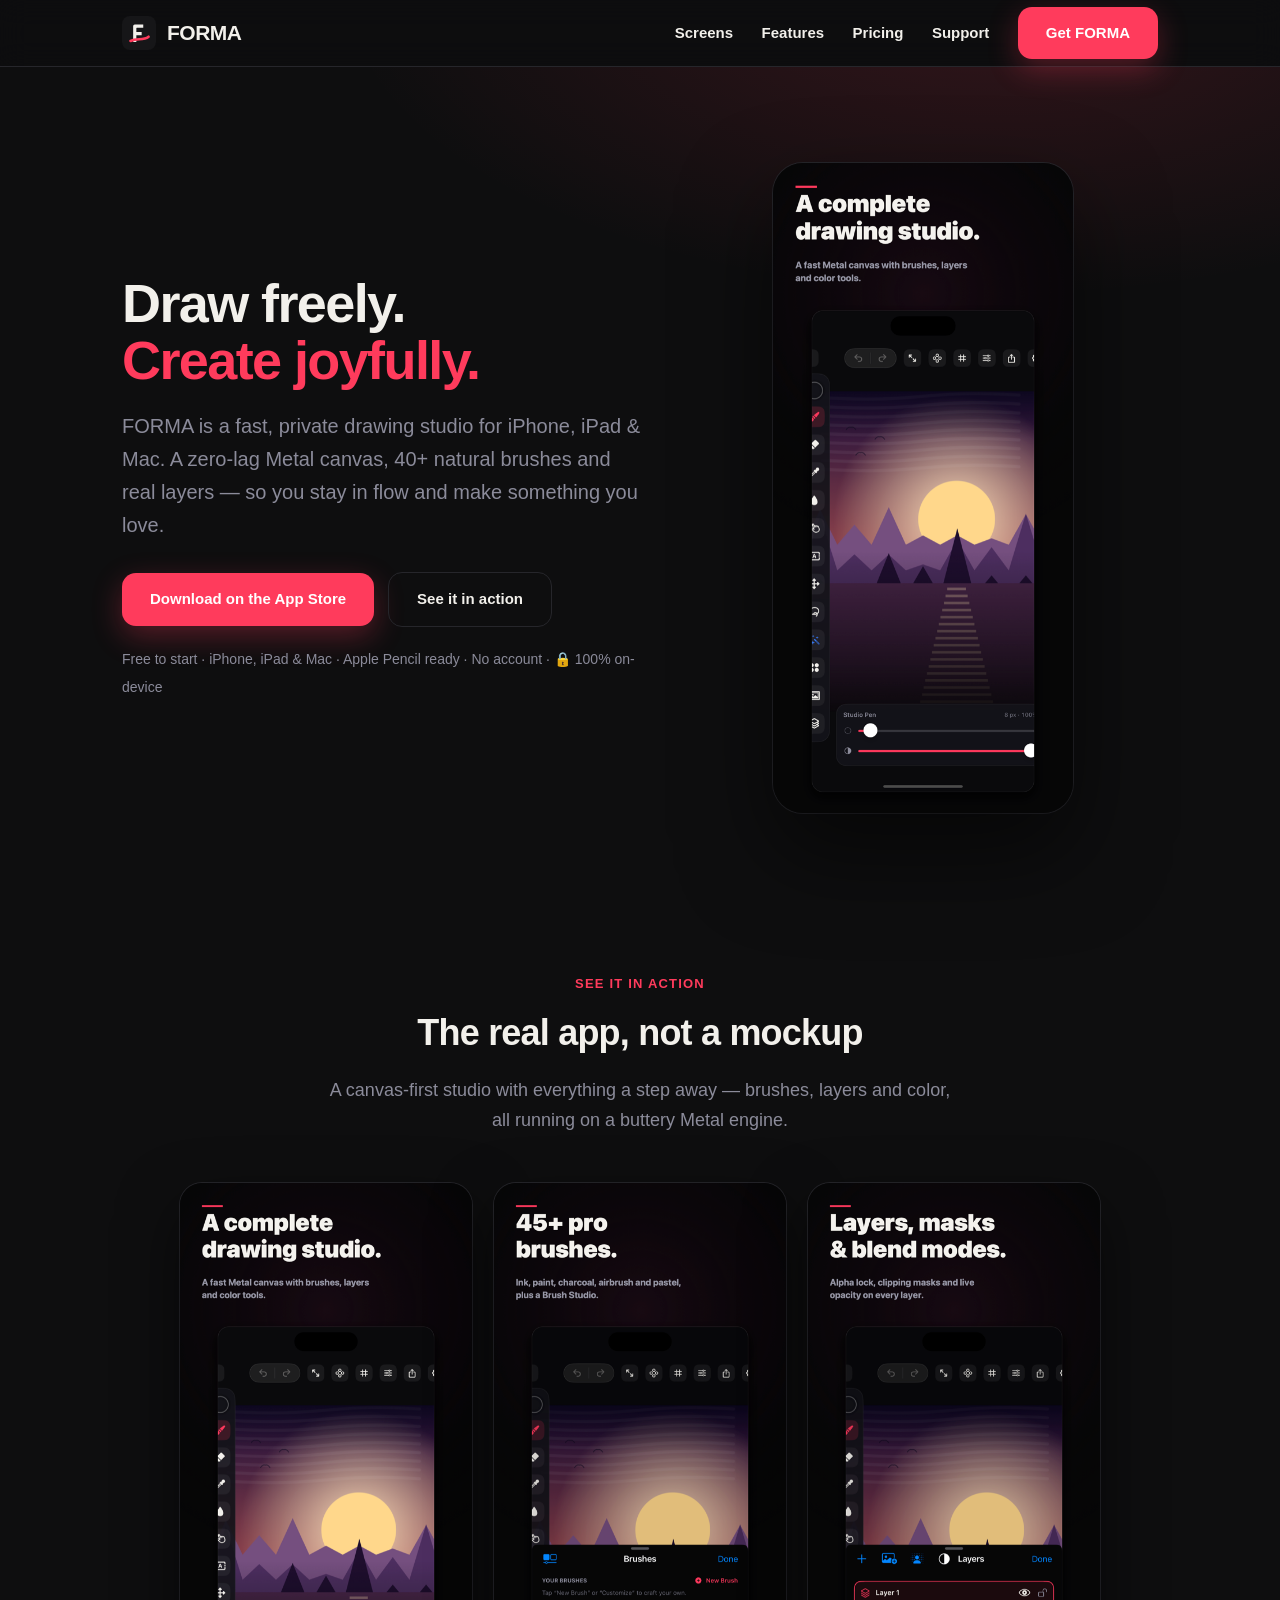
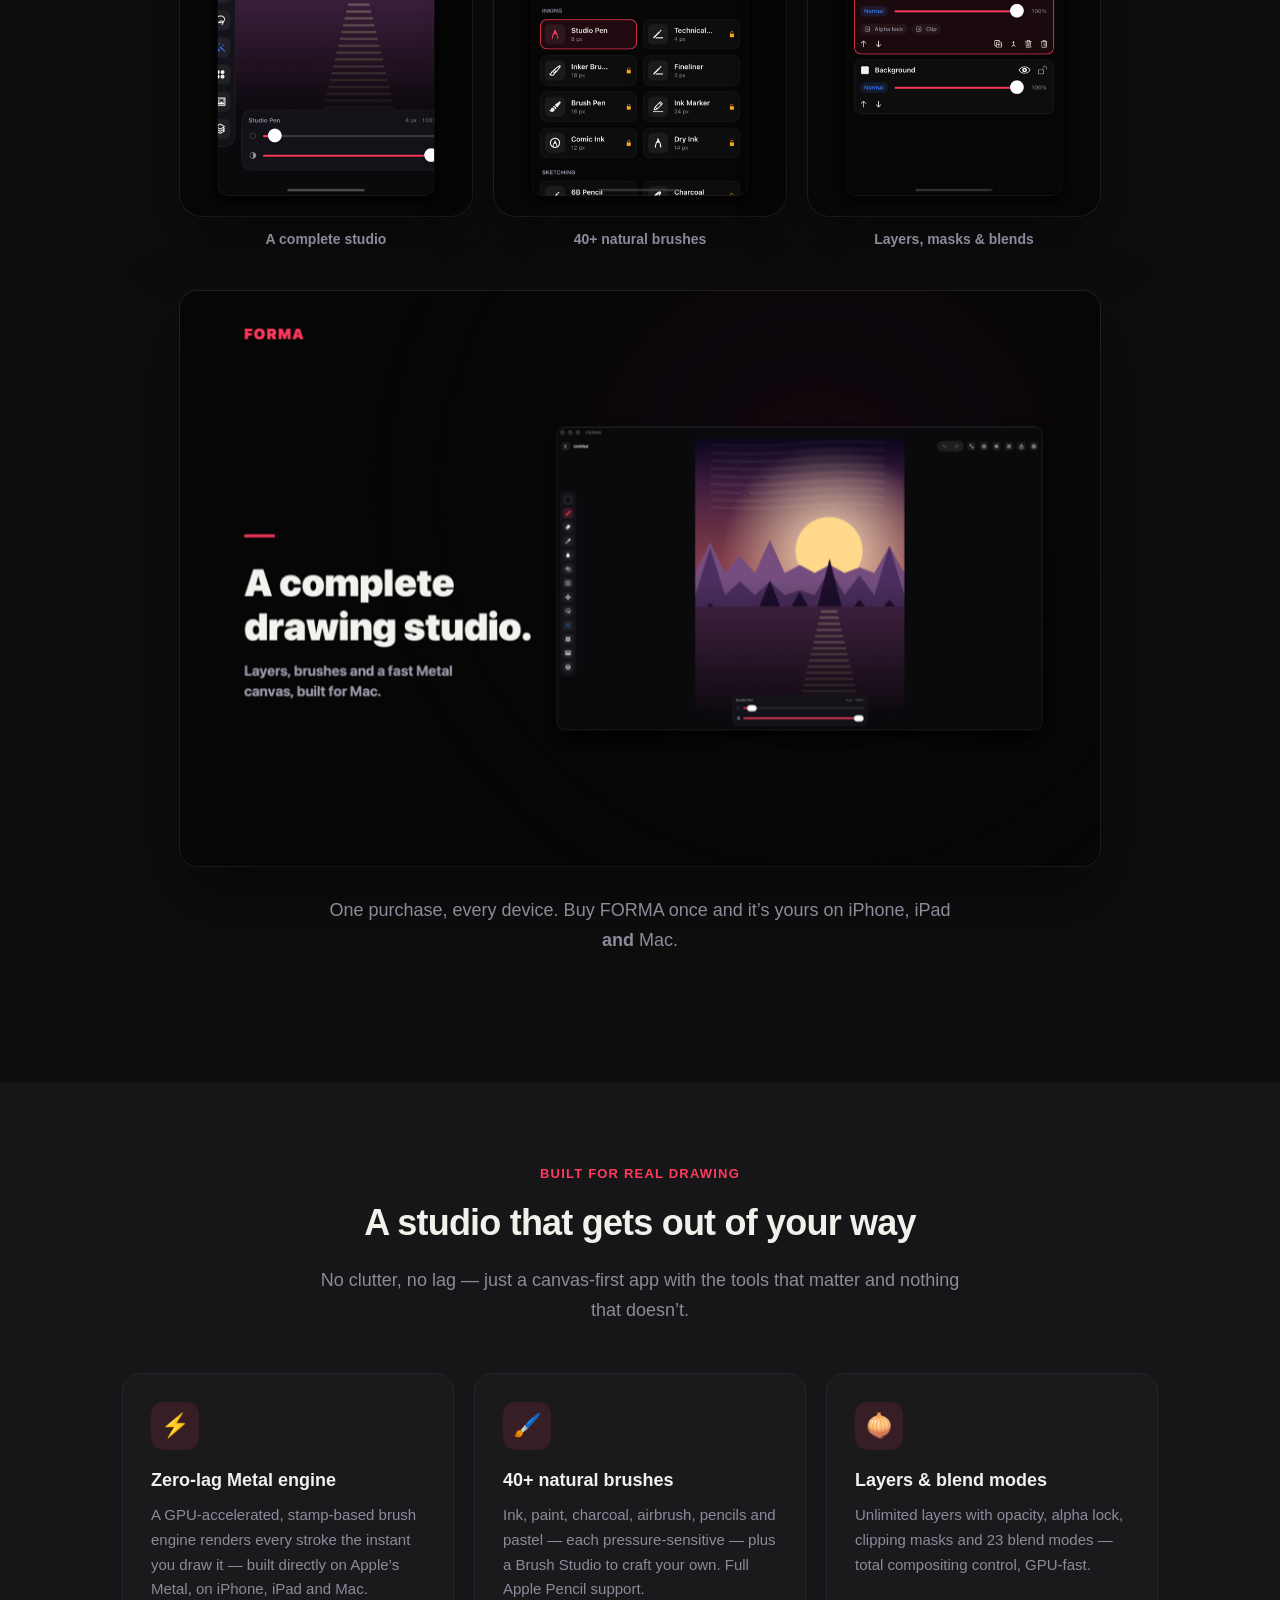
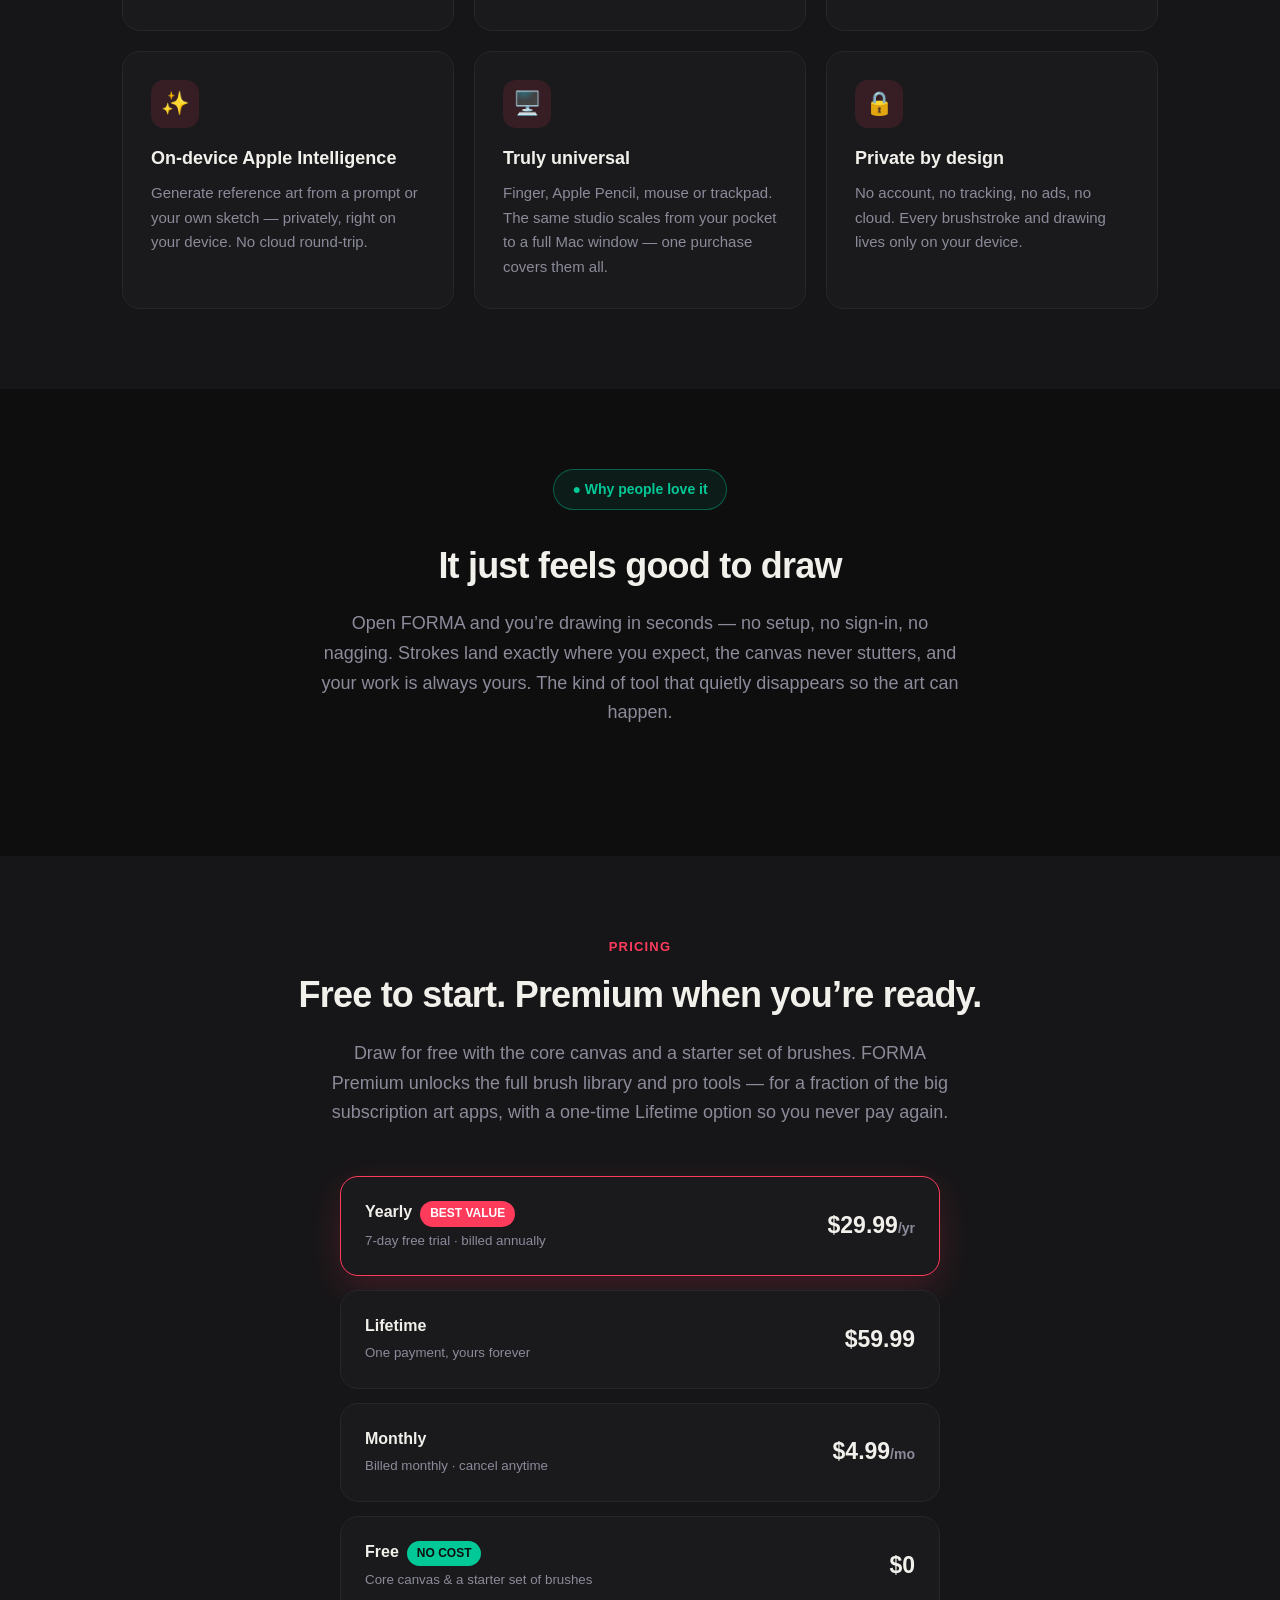
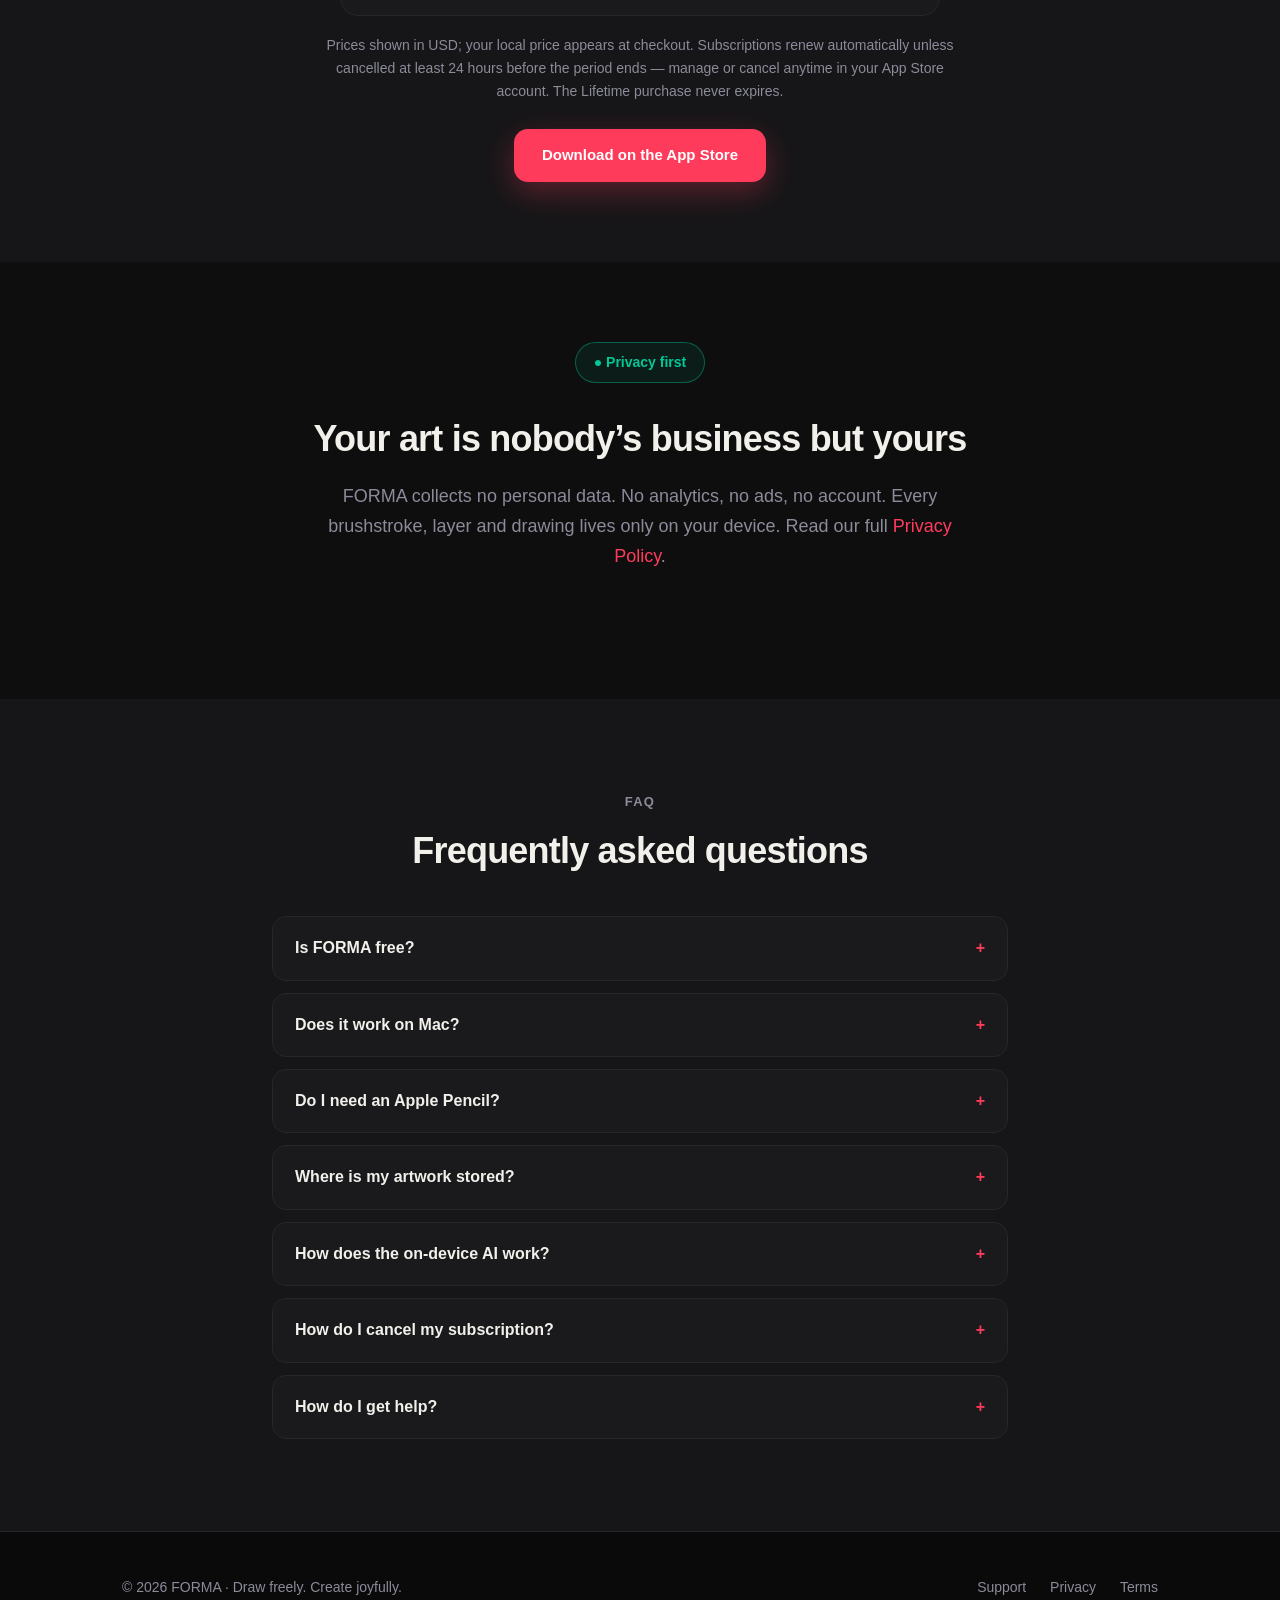
==== commit fd4c8c12: "Honesty fix: brush count 45+ -> 40+ (app ships 42 brushes) Co-Authored-By: Claude Opus 4.8 (1M conte" ====
--- a/index.html
+++ b/index.html
@@ -4,10 +4,10 @@
 <meta charset="utf-8">
 <meta name="viewport" content="width=device-width, initial-scale=1">
 <title>FORMA — Draw freely. Create joyfully.</title>
-<meta name="description" content="FORMA is a fast, private drawing & illustration studio for iPhone, iPad and Mac. A zero-lag Metal canvas, 45+ natural brushes, real layers and on-device Apple Intelligence — free to start, no ads, no account.">
+<meta name="description" content="FORMA is a fast, private drawing & illustration studio for iPhone, iPad and Mac. A zero-lag Metal canvas, 40+ natural brushes, real layers and on-device Apple Intelligence — free to start, no ads, no account.">
 <meta name="theme-color" content="#0E0E0F">
 <meta property="og:title" content="FORMA — Draw freely. Create joyfully.">
-<meta property="og:description" content="A fast, private, Metal-powered drawing studio for iPhone, iPad & Mac. 45+ brushes, real layers, on-device AI. Free to start.">
+<meta property="og:description" content="A fast, private, Metal-powered drawing studio for iPhone, iPad & Mac. 40+ brushes, real layers, on-device AI. Free to start.">
 <meta property="og:type" content="website">
 <meta property="og:image" content="shots/iphone_1.png">
 <meta name="twitter:card" content="summary_large_image">
@@ -33,7 +33,7 @@
 <header class="hero"><div class="wrap">
   <div>
     <h1>Draw freely.<br><span class="accent">Create joyfully.</span></h1>
-    <p class="lead">FORMA is a fast, private drawing studio for iPhone, iPad &amp; Mac. A zero-lag Metal canvas, 45+ natural brushes and real layers — so you stay in flow and make something you love.</p>
+    <p class="lead">FORMA is a fast, private drawing studio for iPhone, iPad &amp; Mac. A zero-lag Metal canvas, 40+ natural brushes and real layers — so you stay in flow and make something you love.</p>
     <div class="cta">
       <a class="btn" href="https://apps.apple.com/app/id6780394110">Download on the App Store</a>
       <a class="btn alt" href="#shots">See it in action</a>
@@ -51,7 +51,7 @@
   <p class="sub">A canvas-first studio with everything a step away — brushes, layers and color, all running on a buttery Metal engine.</p>
   <div class="shots">
     <figure><img src="shots/iphone_1.png" alt="FORMA canvas with the tool rail and a finished illustration" loading="lazy"><figcaption>A complete studio</figcaption></figure>
-    <figure><img src="shots/iphone_2.png" alt="FORMA brush library — ink, paint, charcoal, pencils" loading="lazy"><figcaption>45+ natural brushes</figcaption></figure>
+    <figure><img src="shots/iphone_2.png" alt="FORMA brush library — ink, paint, charcoal, pencils" loading="lazy"><figcaption>40+ natural brushes</figcaption></figure>
     <figure><img src="shots/iphone_3.png" alt="FORMA layers panel with masks and blend modes" loading="lazy"><figcaption>Layers, masks &amp; blends</figcaption></figure>
   </div>
   <div class="mac-shot"><img src="shots/mac_1.png" alt="FORMA running as a full drawing studio on Mac" loading="lazy"></div>
@@ -64,7 +64,7 @@
   <p class="sub">No clutter, no lag — just a canvas-first app with the tools that matter and nothing that doesn’t.</p>
   <div class="grid">
     <div class="feat"><div class="ico">⚡️</div><h3>Zero-lag Metal engine</h3><p>A GPU-accelerated, stamp-based brush engine renders every stroke the instant you draw it — built directly on Apple’s Metal, on iPhone, iPad and Mac.</p></div>
-    <div class="feat"><div class="ico">🖌️</div><h3>45+ natural brushes</h3><p>Ink, paint, charcoal, airbrush, pencils and pastel — each pressure-sensitive — plus a Brush Studio to craft your own. Full Apple Pencil support.</p></div>
+    <div class="feat"><div class="ico">🖌️</div><h3>40+ natural brushes</h3><p>Ink, paint, charcoal, airbrush, pencils and pastel — each pressure-sensitive — plus a Brush Studio to craft your own. Full Apple Pencil support.</p></div>
     <div class="feat"><div class="ico">🧅</div><h3>Layers &amp; blend modes</h3><p>Unlimited layers with opacity, alpha lock, clipping masks and 23 blend modes — total compositing control, GPU-fast.</p></div>
     <div class="feat"><div class="ico">✨</div><h3>On-device Apple Intelligence</h3><p>Generate reference art from a prompt or your own sketch — privately, right on your device. No cloud round-trip.</p></div>
     <div class="feat"><div class="ico">🖥️</div><h3>Truly universal</h3><p>Finger, Apple Pencil, mouse or trackpad. The same studio scales from your pocket to a full Mac window — one purchase covers them all.</p></div>
